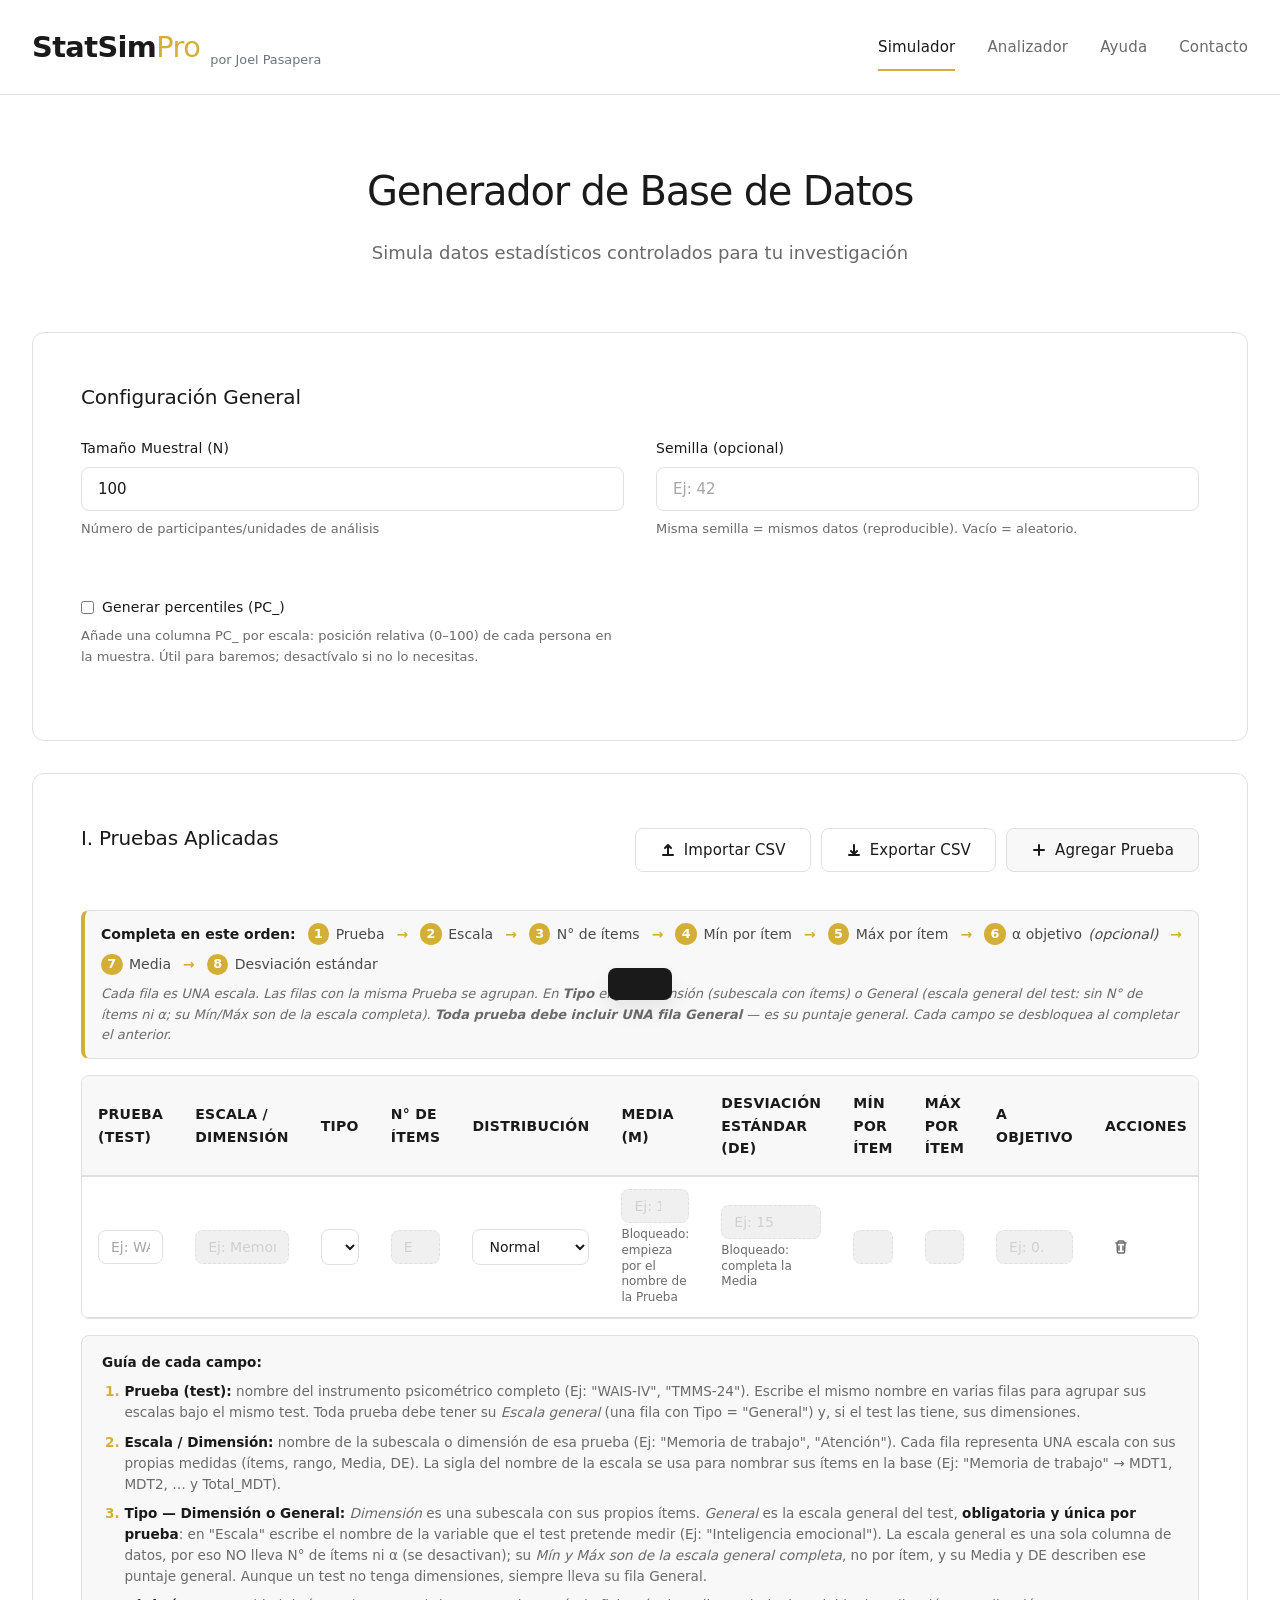
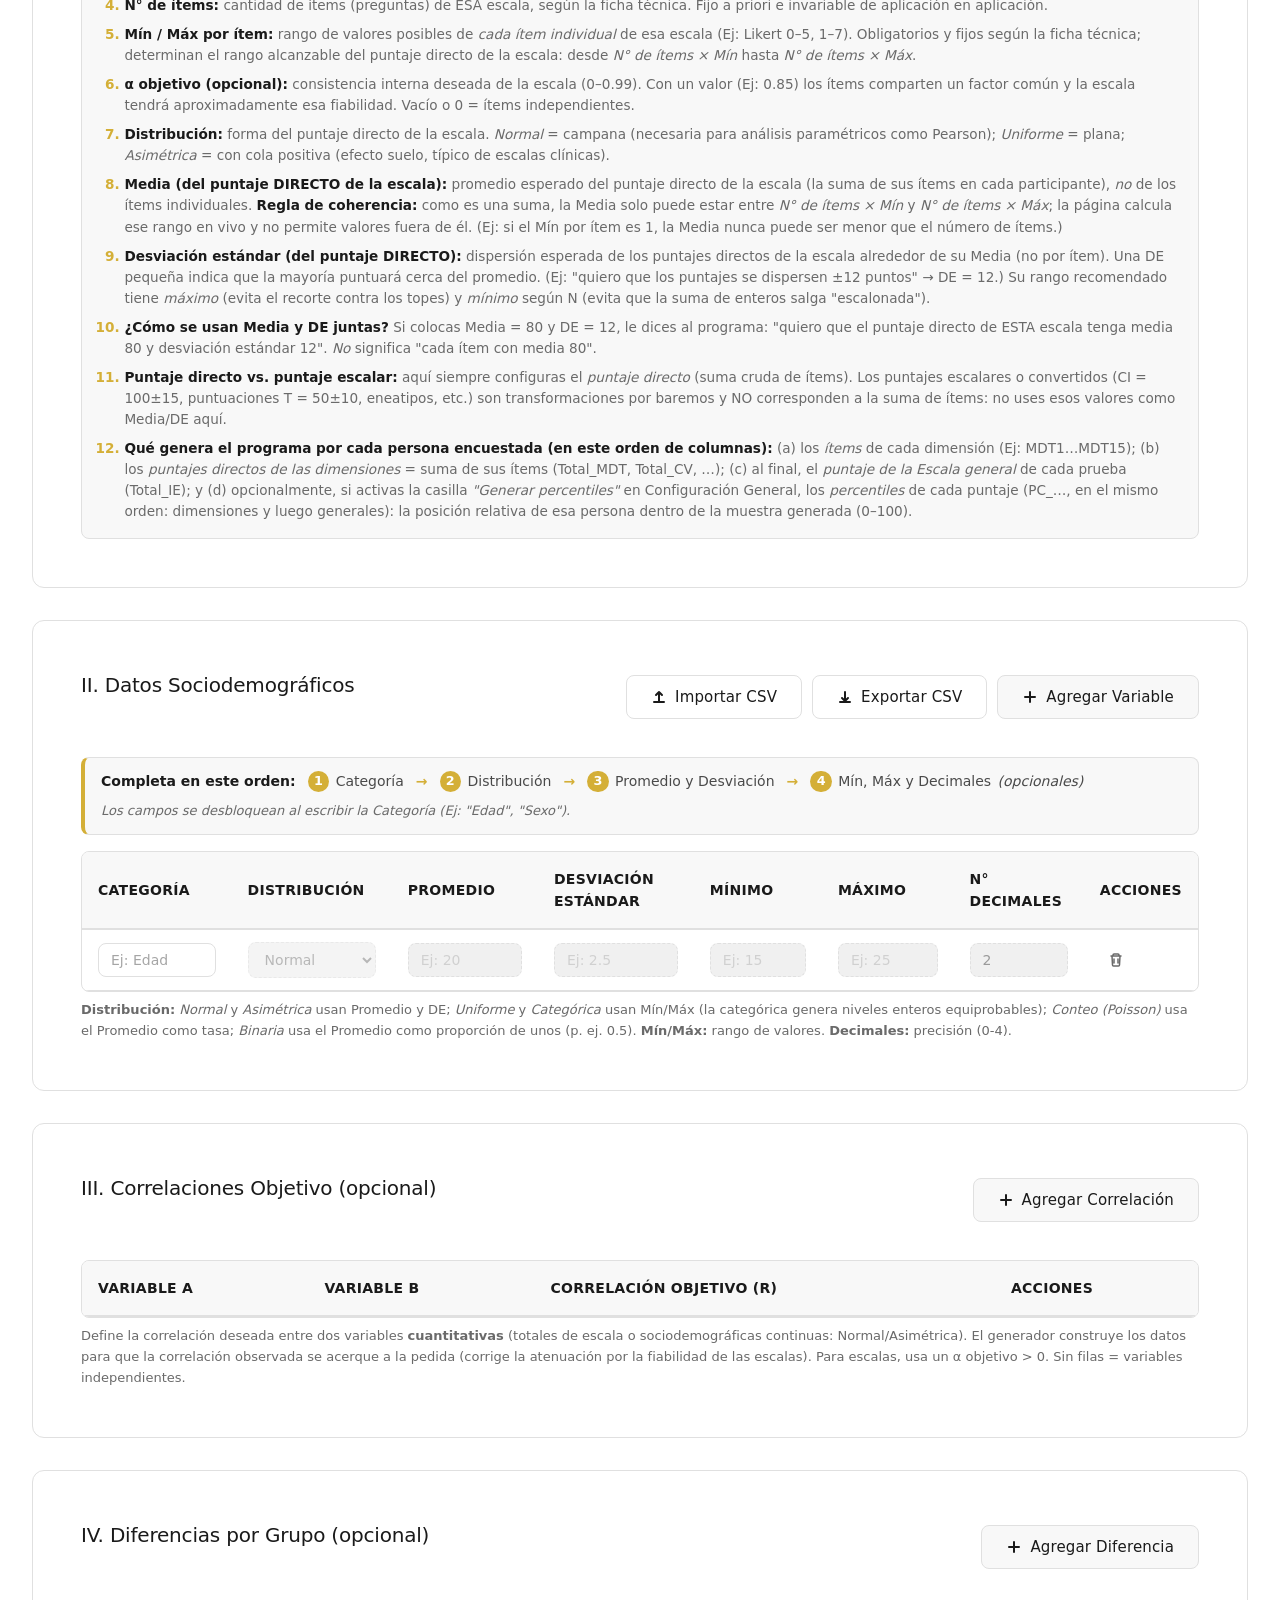
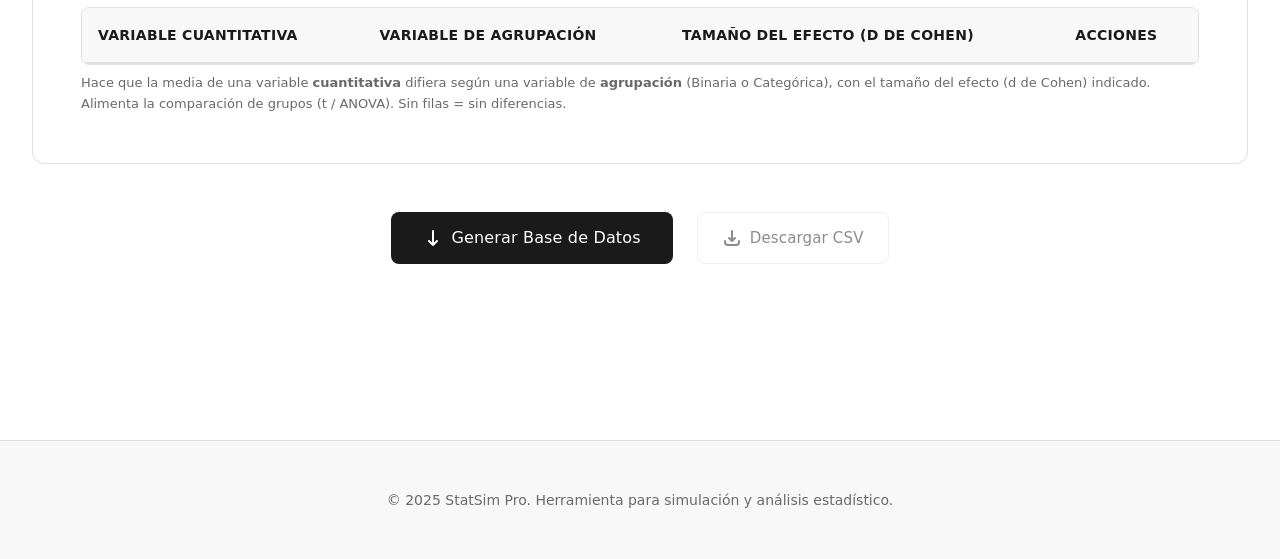
==== index.html @ d8864688 "Add comment for label editor visibility Added a comment for the label editor visibility based on ext" ====
<!DOCTYPE html>
<html lang="es">

<head>
    <meta charset="UTF-8">
    <meta name="viewport" content="width=device-width, initial-scale=1.0">
    <title>StatSim Pro - Simulador y Analizador Estadístico</title>
    <link rel="stylesheet" href="styles.css">
    <style>
        .chart-grid {
            display: grid;
            /* min(450px, 100%) permite que las columnas encojan por debajo de
               450px en pantallas estrechas en lugar de desbordar. */
            grid-template-columns: repeat(auto-fit, minmax(min(450px, 100%), 1fr));
            gap: 20px;
            margin-top: 20px;
        }

        .chart-container {
            background: white;
            border-radius: 8px;
            padding: 20px;
            box-shadow: 0 2px 10px rgba(0, 0, 0, 0.1);
            margin-bottom: 20px;
        }

        .chart-title {
            font-size: 18px;
            font-weight: 600;
            margin-bottom: 15px;
            color: #333;
        }

        .chart-wrapper {
            width: 100%;
            height: 320px;
            display: flex;
            justify-content: center;
            align-items: center;
        }

        /* Ocultar gráficos inicialmente */
        .chart-grid {
            display: none;
        }

        /* Mostrar gráficos cuando hay datos */
        .chart-grid.show {
            display: grid;
        }

        /* Los gráficos SVG tienen tamaño fijo; en pantallas estrechas se
           escalan proporcionalmente para no desbordar su contenedor. */
        #contenedorGraficos svg,
        #graficoDispersion svg,
        #qqVariable1 svg,
        #qqVariable2 svg,
        #cajaGrupos svg {
            max-width: 100%;
            height: auto;
        }
    </style>
    <link rel="icon" type="image/svg+xml" href="favicon.svg">
</head>

<body>
    <!-- Header -->
    <header class="header">
        <div class="container">
            <div class="header-content">
                <div class="logo-group">
                    <h1 class="logo">StatSim<span class="accent">Pro</span></h1>
                    <span class="author-signature">por Joel Pasapera</span>
                </div>
                <nav class="nav">
                    <a href="#simulador" class="nav-link active" aria-current="page">Simulador</a>
                    <a href="#analizador" class="nav-link">Analizador</a>
                    <a href="#ayuda" class="nav-link">Ayuda</a>
                    <a href="#contacto" class="nav-link">Contacto</a>
                </nav>
            </div>
        </div>
    </header>

    <!-- Main Container -->
    <main class="main">
        <!-- Sección Simulador -->
        <section id="simulador" class="section active">
            <div class="container">
                <div class="section-header">
                    <h2 class="section-title">Generador de Base de Datos</h2>
                    <p class="section-subtitle">Simula datos estadísticos controlados para tu investigación</p>
                </div>

                <!-- Configuración General -->
                <div class="card">
                    <h3 class="card-title">Configuración General</h3>
                    <div class="form-row">
                        <div class="form-group">
                            <label for="tamanoMuestra">Tamaño Muestral (N)</label>
                            <input type="number" id="tamanoMuestra" class="input" min="2" max="100000" value="100" placeholder="Ej: 100">
                            <span class="help-text">Número de participantes/unidades de análisis</span>
                        </div>
                        <div class="form-group">
                            <label for="semilla">Semilla (opcional)</label>
                            <input type="number" id="semilla" class="input" step="1" placeholder="Ej: 42">
                            <span class="help-text">Misma semilla = mismos datos (reproducible). Vacío = aleatorio.</span>
                        </div>
                        <div class="form-group">
                            <label for="generarPercentiles" style="display: flex; align-items: center; gap: 0.5rem; cursor: pointer;">
                                <input type="checkbox" id="generarPercentiles" style="width: auto; margin: 0;">
                                Generar percentiles (PC_)
                            </label>
                            <span class="help-text">Añade una columna PC_ por escala: posición relativa (0–100) de cada persona en la muestra. Útil para baremos; desactívalo si no lo necesitas.</span>
                        </div>
                    </div>
                </div>

                <!-- Tabla I: Pruebas Aplicadas -->
                <div class="card">
                    <div class="card-header">
                        <h3 class="card-title">I. Pruebas Aplicadas</h3>
                        <div style="display: flex; gap: 10px;">
                            <button id="btnImportarPruebas" class="btn btn-outline"
                                title="Importar configuración desde CSV">
                                <svg aria-hidden="true" focusable="false" width="16" height="16" viewBox="0 0 16 16" fill="none">
                                    <path d="M8 12V3M8 3L5 6M8 3L11 6M3 13H13" stroke="currentColor" stroke-width="2"
                                        stroke-linecap="round" stroke-linejoin="round" />
                                </svg>
                                Importar CSV
                            </button>
                            <button id="btnExportarPruebas" class="btn btn-outline"
                                title="Exportar configuración a CSV">
                                <svg aria-hidden="true" focusable="false" width="16" height="16" viewBox="0 0 16 16" fill="none">
                                    <path d="M8 3V12M8 12L5 9M8 12L11 9M3 13H13" stroke="currentColor" stroke-width="2"
                                        stroke-linecap="round" stroke-linejoin="round" />
                                </svg>
                                Exportar CSV
                            </button>
                            <button id="btnAgregarPrueba" class="btn btn-secondary">
                                <svg aria-hidden="true" focusable="false" width="16" height="16" viewBox="0 0 16 16" fill="none">
                                    <path d="M8 3V13M3 8H13" stroke="currentColor" stroke-width="2"
                                        stroke-linecap="round" />
                                </svg>
                                Agregar Prueba
                            </button>
                        </div>
                    </div>

                    <div class="orden-guia" role="note" aria-label="Orden para completar los datos">
                        <span class="orden-guia-titulo">Completa en este orden:</span>
                        <span class="orden-paso"><span class="orden-num">1</span> Prueba</span>
                        <span class="orden-flecha" aria-hidden="true">→</span>
                        <span class="orden-paso"><span class="orden-num">2</span> Escala</span>
                        <span class="orden-flecha" aria-hidden="true">→</span>
                        <span class="orden-paso"><span class="orden-num">3</span> N° de ítems</span>
                        <span class="orden-flecha" aria-hidden="true">→</span>
                        <span class="orden-paso"><span class="orden-num">4</span> Mín por ítem</span>
                        <span class="orden-flecha" aria-hidden="true">→</span>
                        <span class="orden-paso"><span class="orden-num">5</span> Máx por ítem</span>
                        <span class="orden-flecha" aria-hidden="true">→</span>
                        <span class="orden-paso"><span class="orden-num">6</span> α objetivo <em>(opcional)</em></span>
                        <span class="orden-flecha" aria-hidden="true">→</span>
                        <span class="orden-paso"><span class="orden-num">7</span> Media</span>
                        <span class="orden-flecha" aria-hidden="true">→</span>
                        <span class="orden-paso"><span class="orden-num">8</span> Desviación estándar</span>
                        <span class="orden-nota">Cada fila es UNA escala. Las filas con la misma Prueba se agrupan. En <strong>Tipo</strong> elige
                            <em>Dimensión</em> (subescala con ítems) o <em>General</em> (escala general del test: sin N° de ítems ni α; su Mín/Máx
                            son de la escala completa). <strong>Toda prueba debe incluir UNA fila General</strong> — es su puntaje general.
                            Cada campo se desbloquea al completar el anterior.</span>
                    </div>
                    <datalist id="listaPruebas"></datalist>

                    <div class="table-container">
                        <table class="table" id="tablaPruebas">
                            <thead>
                                <tr>
                                    <th>Prueba (test)</th>
                                    <th>Escala / Dimensión</th>
                                    <th>Tipo</th>
                                    <th>N° de Ítems</th>
                                    <th>Distribución</th>
                                    <th>Media (M)</th>
                                    <th>Desviación Estándar (DE)</th>
                                    <th>Mín por Ítem</th>
                                    <th>Máx por Ítem</th>
                                    <th>α objetivo</th>
                                    <th>Acciones</th>
                                </tr>
                            </thead>
                            <tbody id="bodyPruebas">
                                <!-- Fila inicial -->
                                <tr class="fila-prueba">
                                    <td>
                                        <input type="text" class="input input-sm" placeholder="Ej: WAIS-IV"
                                            maxlength="100" aria-label="Nombre de la prueba" list="listaPruebas">
                                    </td>
                                    <td>
                                        <input type="text" class="input input-sm" placeholder="Ej: Memoria de trabajo"
                                            maxlength="100" aria-label="Nombre de la escala" disabled>
                                    </td>
                                    <td>
                                        <select class="input input-sm" aria-label="Tipo de escala">
                                            <option value="dimension">Dimensión</option>
                                            <option value="general">General</option>
                                        </select>
                                    </td>
                                    <td>
                                        <input type="number" class="input input-sm" placeholder="Ej: 60" min="1" aria-label="Número de ítems" disabled>
                                    </td>
                                    <td>
                                        <select class="input input-sm" aria-label="Distribución">
                                            <option value="normal">Normal</option>
                                            <option value="uniforme">Uniforme</option>
                                            <option value="asimetrica">Asimétrica</option>
                                        </select>
                                    </td>
                                    <td>
                                        <input type="number" class="input input-sm" placeholder="Ej: 100" step="0.01" aria-label="Media (M)" disabled>
                                    </td>
                                    <td>
                                        <input type="number" class="input input-sm" placeholder="Ej: 15" step="0.01"
                                            min="0.01" aria-label="Desviación estándar (DE)" disabled>
                                    </td>
                                    <td>
                                        <input type="number" class="input input-sm" placeholder="Ej: 0" step="1" aria-label="Mínimo por ítem" disabled>
                                    </td>
                                    <td>
                                        <input type="number" class="input input-sm" placeholder="Ej: 5" step="1" aria-label="Máximo por ítem" disabled>
                                    </td>
                                    <td>
                                        <input type="number" class="input input-sm" placeholder="Ej: 0.85" step="0.01" min="0" max="0.99" aria-label="Alfa de Cronbach objetivo" disabled>
                                    </td>
                                    <td>
                                        <button type="button" class="btn-icon btn-delete" title="Eliminar" aria-label="Eliminar fila">
                                            <svg aria-hidden="true" focusable="false" width="16" height="16" viewBox="0 0 16 16" fill="none">
                                                <path
                                                    d="M3 4H13M5 4V3C5 2.44772 5.44772 2 6 2H10C10.5523 2 11 2.44772 11 3V4M6 7V11M10 7V11M4 4H12L11.5 13C11.5 13.5523 11.0523 14 10.5 14H5.5C4.94772 14 4.5 13.5523 4.5 13L4 4Z"
                                                    stroke="currentColor" stroke-width="1.5" stroke-linecap="round" />
                                            </svg>
                                        </button>
                                    </td>
                                </tr>
                            </tbody>
                        </table>
                    </div>
                    <div class="leyenda-pruebas">
                        <p class="leyenda-titulo">Guía de cada campo:</p>
                        <ol>
                            <li>
                                <strong>Prueba (test):</strong> nombre del instrumento psicométrico completo
                                (Ej: "WAIS-IV", "TMMS-24"). Escribe el mismo nombre en varias filas para agrupar sus
                                escalas bajo el mismo test. Toda prueba debe tener su <em>Escala general</em> (una fila
                                con Tipo = "General") y, si el test las tiene, sus dimensiones.
                            </li>
                            <li>
                                <strong>Escala / Dimensión:</strong> nombre de la subescala o dimensión de esa prueba
                                (Ej: "Memoria de trabajo", "Atención"). Cada fila representa UNA escala con sus propias
                                medidas (ítems, rango, Media, DE). La sigla del nombre de la escala se usa para nombrar
                                sus ítems en la base (Ej: "Memoria de trabajo" → MDT1, MDT2, … y Total_MDT).
                            </li>
                            <li>
                                <strong>Tipo — Dimensión o General:</strong> <em>Dimensión</em> es una subescala con sus
                                propios ítems. <em>General</em> es la escala general del test, <strong>obligatoria y
                                única por prueba</strong>: en "Escala" escribe el nombre de la variable que el test
                                pretende medir (Ej: "Inteligencia emocional"). La escala general es una sola columna de
                                datos, por eso NO lleva N° de ítems ni α (se desactivan); su <em>Mín y Máx son de la
                                escala general completa</em>, no por ítem, y su Media y DE describen ese puntaje
                                general. Aunque un test no tenga dimensiones, siempre lleva su fila General.
                            </li>
                            <li>
                                <strong>N° de ítems:</strong> cantidad de ítems (preguntas) de ESA escala, según la
                                ficha técnica. Fijo a priori e invariable de aplicación en aplicación.
                            </li>
                            <li>
                                <strong>Mín / Máx por ítem:</strong> rango de valores posibles de <em>cada ítem
                                individual</em> de esa escala (Ej: Likert 0–5, 1–7). Obligatorios y fijos según la ficha
                                técnica; determinan el rango alcanzable del puntaje directo de la escala: desde
                                <em>N° de ítems × Mín</em> hasta <em>N° de ítems × Máx</em>.
                            </li>
                            <li>
                                <strong>α objetivo (opcional):</strong> consistencia interna deseada de la escala
                                (0–0.99). Con un valor (Ej: 0.85) los ítems comparten un factor común y la escala tendrá
                                aproximadamente esa fiabilidad. Vacío o 0 = ítems independientes.
                            </li>
                            <li>
                                <strong>Distribución:</strong> forma del puntaje directo de la escala. <em>Normal</em> =
                                campana (necesaria para análisis paramétricos como Pearson); <em>Uniforme</em> = plana;
                                <em>Asimétrica</em> = con cola positiva (efecto suelo, típico de escalas clínicas).
                            </li>
                            <li>
                                <strong>Media (del puntaje DIRECTO de la escala):</strong> promedio esperado del puntaje
                                directo de la escala (la suma de sus ítems en cada participante), <em>no</em> de los
                                ítems individuales. <strong>Regla de coherencia:</strong> como es una suma, la Media solo
                                puede estar entre <em>N° de ítems × Mín</em> y <em>N° de ítems × Máx</em>; la página
                                calcula ese rango en vivo y no permite valores fuera de él. (Ej: si el Mín por ítem es 1,
                                la Media nunca puede ser menor que el número de ítems.)
                            </li>
                            <li>
                                <strong>Desviación estándar (del puntaje DIRECTO):</strong> dispersión esperada de los
                                puntajes directos de la escala alrededor de su Media (no por ítem). Una DE pequeña indica
                                que la mayoría puntuará cerca del promedio. (Ej: "quiero que los puntajes se dispersen
                                ±12 puntos" → DE = 12.) Su rango recomendado tiene <em>máximo</em> (evita el recorte
                                contra los topes) y <em>mínimo</em> según N (evita que la suma de enteros salga
                                "escalonada").
                            </li>
                            <li>
                                <strong>¿Cómo se usan Media y DE juntas?</strong> Si colocas Media = 80 y DE = 12, le
                                dices al programa: "quiero que el puntaje directo de ESTA escala tenga media 80 y
                                desviación estándar 12". <em>No</em> significa "cada ítem con media 80".
                            </li>
                            <li>
                                <strong>Puntaje directo vs. puntaje escalar:</strong> aquí siempre configuras el
                                <em>puntaje directo</em> (suma cruda de ítems). Los puntajes escalares o convertidos
                                (CI = 100±15, puntuaciones T = 50±10, eneatipos, etc.) son transformaciones por baremos
                                y NO corresponden a la suma de ítems: no uses esos valores como Media/DE aquí.
                            </li>
                            <li>
                                <strong>Qué genera el programa por cada persona encuestada (en este orden de
                                columnas):</strong>
                                (a) los <em>ítems</em> de cada dimensión (Ej: MDT1…MDT15);
                                (b) los <em>puntajes directos de las dimensiones</em> = suma de sus ítems (Total_MDT,
                                Total_CV, …);
                                (c) al final, el <em>puntaje de la Escala general</em> de cada prueba (Total_IE);
                                y (d) opcionalmente, si activas la casilla <em>"Generar percentiles"</em> en
                                Configuración General, los <em>percentiles</em> de cada puntaje (PC_…, en el mismo
                                orden: dimensiones y luego generales): la posición relativa de esa persona dentro de la
                                muestra generada (0–100).
                            </li>
                        </ol>
                    </div>
                </div>

                <!-- Tabla II: Datos Sociodemográficos -->
                <div class="card">
                    <div class="card-header">
                        <h3 class="card-title">II. Datos Sociodemográficos</h3>
                        <div style="display: flex; gap: 10px;">
                            <button id="btnImportarSocio" class="btn btn-outline"
                                title="Importar configuración desde CSV">
                                <svg aria-hidden="true" focusable="false" width="16" height="16" viewBox="0 0 16 16" fill="none">
                                    <path d="M8 12V3M8 3L5 6M8 3L11 6M3 13H13" stroke="currentColor" stroke-width="2"
                                        stroke-linecap="round" stroke-linejoin="round" />
                                </svg>
                                Importar CSV
                            </button>
                            <button id="btnExportarSocio" class="btn btn-outline" title="Exportar configuración a CSV">
                                <svg aria-hidden="true" focusable="false" width="16" height="16" viewBox="0 0 16 16" fill="none">
                                    <path d="M8 3V12M8 12L5 9M8 12L11 9M3 13H13" stroke="currentColor" stroke-width="2"
                                        stroke-linecap="round" stroke-linejoin="round" />
                                </svg>
                                Exportar CSV
                            </button>
                            <button id="btnAgregarSocio" class="btn btn-secondary">
                                <svg aria-hidden="true" focusable="false" width="16" height="16" viewBox="0 0 16 16" fill="none">
                                    <path d="M8 3V13M3 8H13" stroke="currentColor" stroke-width="2"
                                        stroke-linecap="round" />
                                </svg>
                                Agregar Variable
                            </button>
                        </div>
                    </div>

                    <div class="orden-guia" role="note" aria-label="Orden para completar los datos sociodemográficos">
                        <span class="orden-guia-titulo">Completa en este orden:</span>
                        <span class="orden-paso"><span class="orden-num">1</span> Categoría</span>
                        <span class="orden-flecha" aria-hidden="true">→</span>
                        <span class="orden-paso"><span class="orden-num">2</span> Distribución</span>
                        <span class="orden-flecha" aria-hidden="true">→</span>
                        <span class="orden-paso"><span class="orden-num">3</span> Promedio y Desviación</span>
                        <span class="orden-flecha" aria-hidden="true">→</span>
                        <span class="orden-paso"><span class="orden-num">4</span> Mín, Máx y Decimales <em>(opcionales)</em></span>
                        <span class="orden-nota">Los campos se desbloquean al escribir la Categoría (Ej: "Edad", "Sexo").</span>
                    </div>

                    <div class="table-container">
                        <table class="table" id="tablaSocio">
                            <thead>
                                <tr>
                                    <th>Categoría</th>
                                    <th>Distribución</th>
                                    <th>Promedio</th>
                                    <th>Desviación Estándar</th>
                                    <th>Mínimo</th>
                                    <th>Máximo</th>
                                    <th>N° Decimales</th>
                                    <th>Acciones</th>
                                </tr>
                            </thead>
                            <tbody id="bodySocio">
                                <!-- Fila inicial -->
                                <tr class="fila-socio">
                                    <td>
                                        <input type="text" class="input input-sm" placeholder="Ej: Edad" aria-label="Categoría">
                                    </td>
                                    <td>
                                        <select class="input input-sm" aria-label="Distribución">
                                            <option value="normal">Normal</option>
                                            <option value="uniforme">Uniforme</option>
                                            <option value="asimetrica">Asimétrica</option>
                                            <option value="conteo">Conteo (Poisson)</option>
                                            <option value="binaria">Binaria (0/1)</option>
                                            <option value="categorica">Categórica</option>
                                        </select>
                                    </td>
                                    <td>
                                        <input type="number" class="input input-sm" placeholder="Ej: 20" step="0.01" aria-label="Promedio">
                                    </td>
                                    <td>
                                        <input type="number" class="input input-sm" placeholder="Ej: 2.5" step="0.01"
                                            min="0.01" aria-label="Desviación estándar">
                                    </td>
                                    <td>
                                        <input type="number" class="input input-sm" placeholder="Ej: 15" step="0.01" aria-label="Mínimo">
                                    </td>
                                    <td>
                                        <input type="number" class="input input-sm" placeholder="Ej: 25" step="0.01" aria-label="Máximo">
                                    </td>
                                    <td>
                                        <input type="number" class="input input-sm" placeholder="Ej: 2" min="0" max="4"
                                            value="2" aria-label="Número de decimales">
                                    </td>
                                    <td>
                                        <button type="button" class="btn-icon btn-delete" title="Eliminar" aria-label="Eliminar fila">
                                            <svg aria-hidden="true" focusable="false" width="16" height="16" viewBox="0 0 16 16" fill="none">
                                                <path
                                                    d="M3 4H13M5 4V3C5 2.44772 5.44772 2 6 2H10C10.5523 2 11 2.44772 11 3V4M6 7V11M10 7V11M4 4H12L11.5 13C11.5 13.5523 11.0523 14 10.5 14H5.5C4.94772 14 4.5 13.5523 4.5 13L4 4Z"
                                                    stroke="currentColor" stroke-width="1.5" stroke-linecap="round" />
                                            </svg>
                                        </button>
                                    </td>
                                </tr>
                            </tbody>
                        </table>
                    </div>
                    <p class="help-text" style="margin-top: 0.5rem;">
                        <strong>Distribución:</strong> <em>Normal</em> y <em>Asimétrica</em> usan Promedio y DE;
                        <em>Uniforme</em> y <em>Categórica</em> usan Mín/Máx (la categórica genera niveles enteros
                        equiprobables); <em>Conteo (Poisson)</em> usa el Promedio como tasa; <em>Binaria</em> usa el
                        Promedio como proporción de unos (p. ej. 0.5). <strong>Mín/Máx:</strong> rango de valores.
                        <strong>Decimales:</strong> precisión (0-4).
                    </p>
                </div>

                <!-- Tabla III: Correlaciones objetivo (opcional) -->
                <div class="card">
                    <div class="card-header">
                        <h3 class="card-title">III. Correlaciones Objetivo (opcional)</h3>
                        <button id="btnAgregarCorrelacion" type="button" class="btn btn-secondary">
                            <svg aria-hidden="true" focusable="false" width="16" height="16" viewBox="0 0 16 16" fill="none">
                                <path d="M8 3V13M3 8H13" stroke="currentColor" stroke-width="2" stroke-linecap="round" />
                            </svg>
                            Agregar Correlación
                        </button>
                    </div>
                    <div class="table-container">
                        <table class="table" id="tablaCorrelaciones">
                            <thead>
                                <tr>
                                    <th>Variable A</th>
                                    <th>Variable B</th>
                                    <th>Correlación objetivo (r)</th>
                                    <th>Acciones</th>
                                </tr>
                            </thead>
                            <tbody id="bodyCorrelaciones"></tbody>
                        </table>
                    </div>
                    <p class="help-text" style="margin-top: 0.5rem;">
                        Define la correlación deseada entre dos variables <strong>cuantitativas</strong> (totales de
                        escala o sociodemográficas continuas: Normal/Asimétrica). El generador construye los datos para
                        que la correlación observada se acerque a la pedida (corrige la atenuación por la fiabilidad de
                        las escalas). Para escalas, usa un α objetivo &gt; 0. Sin filas = variables independientes.
                    </p>
                </div>

                <!-- Tabla IV: Diferencias por grupo (opcional) -->
                <div class="card">
                    <div class="card-header">
                        <h3 class="card-title">IV. Diferencias por Grupo (opcional)</h3>
                        <button id="btnAgregarDiferencia" type="button" class="btn btn-secondary">
                            <svg aria-hidden="true" focusable="false" width="16" height="16" viewBox="0 0 16 16" fill="none">
                                <path d="M8 3V13M3 8H13" stroke="currentColor" stroke-width="2" stroke-linecap="round" />
                            </svg>
                            Agregar Diferencia
                        </button>
                    </div>
                    <div class="table-container">
                        <table class="table" id="tablaDiferencias">
                            <thead>
                                <tr>
                                    <th>Variable cuantitativa</th>
                                    <th>Variable de agrupación</th>
                                    <th>Tamaño del efecto (d de Cohen)</th>
                                    <th>Acciones</th>
                                </tr>
                            </thead>
                            <tbody id="bodyDiferencias"></tbody>
                        </table>
                    </div>
                    <p class="help-text" style="margin-top: 0.5rem;">
                        Hace que la media de una variable <strong>cuantitativa</strong> difiera según una variable de
                        <strong>agrupación</strong> (Binaria o Categórica), con el tamaño del efecto (d de Cohen)
                        indicado. Alimenta la comparación de grupos (t / ANOVA). Sin filas = sin diferencias.
                    </p>
                </div>

                <!-- Botones de Acción -->
                <div class="actions-bar">
                    <button id="btnGenerar" class="btn btn-primary btn-lg">
                        <svg aria-hidden="true" focusable="false" width="20" height="20" viewBox="0 0 20 20" fill="none">
                            <path d="M10 3V17M10 17L6 13M10 17L14 13" stroke="currentColor" stroke-width="2"
                                stroke-linecap="round" stroke-linejoin="round" />
                        </svg>
                        Generar Base de Datos
                    </button>
                    <button id="btnDescargarCSV" class="btn btn-outline" disabled>
                        <svg aria-hidden="true" focusable="false" width="20" height="20" viewBox="0 0 20 20" fill="none">
                            <path
                                d="M3 13L3 14C3 15.6569 4.34315 17 6 17L14 17C15.6569 17 17 15.6569 17 14L17 13M10 3L10 13M10 13L7 10M10 13L13 10"
                                stroke="currentColor" stroke-width="2" stroke-linecap="round" stroke-linejoin="round" />
                        </svg>
                        Descargar CSV
                    </button>
                </div>

                <!-- Preview de Datos Generados -->
                <div id="previewContainer" class="card" style="display: none;">
                    <h3 class="card-title">Vista Previa de Datos Generados</h3>
                    <div class="stats-grid">
                        <div class="stat-card">
                            <span class="stat-label">Participantes</span>
                            <span class="stat-value" id="statParticipantes">0</span>
                        </div>
                        <div class="stat-card">
                            <span class="stat-label">Variables</span>
                            <span class="stat-value" id="statVariables">0</span>
                        </div>
                        <div class="stat-card">
                            <span class="stat-label">Pruebas</span>
                            <span class="stat-value" id="statPruebas">0</span>
                        </div>
                    </div>
                    <div class="table-scroll">
                        <table class="table table-preview" id="tablaPreview">
                            <thead id="previewHead"></thead>
                            <tbody id="previewBody"></tbody>
                        </table>
                    </div>
                </div>
            </div>
        </section>

        <!-- Sección Analizador -->
        <section id="analizador" class="section">
            <div class="container">
                <div class="section-header">
                    <h2 class="section-title">Analizador Estadístico</h2>
                    <p class="section-subtitle">Análisis de normalidad y correlación al estilo SPSS</p>
                </div>

                <!-- Cargar Datos -->
                <div class="card">
                    <h3 class="card-title">Cargar Datos</h3>
                    <div class="upload-area">
                        <div class="upload-options">
                            <button id="btnUsarGenerados" class="btn btn-outline" disabled>
                                <svg aria-hidden="true" focusable="false" width="20" height="20" viewBox="0 0 20 20" fill="none">
                                    <path
                                        d="M9 3H6C4.89543 3 4 3.89543 4 5V15C4 16.1046 4.89543 17 6 17H14C15.1046 17 16 16.1046 16 15V8M9 3L16 10M9 3V8C9 9.10457 9.89543 10 11 10H16"
                                        stroke="currentColor" stroke-width="1.5" stroke-linecap="round"
                                        stroke-linejoin="round" />
                                </svg>
                                Usar Datos Generados
                            </button>
                            <span class="divider-text">o</span>
                            <label for="fileInput" class="btn btn-primary">
                                <svg aria-hidden="true" focusable="false" width="20" height="20" viewBox="0 0 20 20" fill="none">
                                    <path
                                        d="M10 13V3M10 3L7 6M10 3L13 6M3 13V14C3 15.6569 4.34315 17 6 17H14C15.6569 17 17 15.6569 17 14V13"
                                        stroke="currentColor" stroke-width="2" stroke-linecap="round"
                                        stroke-linejoin="round" />
                                </svg>
                                Subir Archivo CSV
                            </label>
                            <input type="file" id="fileInput" accept=".csv" style="display: none;">
                        </div>
                    </div>
                </div>


                <!-- Configuración de Investigación -->
                <div class="card">
                    <h3 class="card-title">1. Configuración de la Investigación</h3>
                    <div class="form-row">
                        <div class="form-group">
                            <label for="unidadAnalisis">Unidad de Análisis</label>
                            <input type="text" id="unidadAnalisis" class="input"
                                placeholder="Ej: adolescentes, estudiantes, adultos">
                            <span class="help-text">Población o grupo de estudio</span>
                        </div>
                        <div class="form-group">
                            <label for="lugarContexto">Lugar/Contexto</label>
                            <input type="text" id="lugarContexto" class="input"
                                placeholder="Ej: Lima Metropolitana, Región Cusco">
                            <span class="help-text">Ubicación geográfica o contexto del estudio</span>
                        </div>
                    </div>

                </div>

                <!-- Configuración de Dimensiones -->
                <div class="card">
                    <h3 class="card-title">2. Configuración de Dimensiones (Opcional)</h3>
                    <p class="help-text" style="margin-bottom: 1rem;">
                        <strong>Formato:</strong>
                        <code>NombreDimensión:Item1,Item2,Item3;OtraDimensión:Item4,Item5</code><br>
                        <strong>Ejemplo:</strong> <code>Atención:W1,W2,W3;Memoria:W4,W5,W6</code>
                    </p>
                    <div class="form-row">
                        <div class="form-group">
                            <label for="dimensionesVar1">Dimensiones Variable 1</label>
                            <input type="text" id="dimensionesVar1" class="input"
                                placeholder="Ej: Dim1:Item1,Item2;Dim2:Item3,Item4">
                        </div>
                        <div class="form-group">
                            <label for="dimensionesVar2">Dimensiones Variable 2</label>
                            <input type="text" id="dimensionesVar2" class="input"
                                placeholder="Ej: Dim1:Item1,Item2;Dim2:Item3,Item4">
                        </div>
                    </div>

                </div>

                <!-- Datos Cargados -->
                <div id="datosContainer" class="card" style="display: none;">
                    <h3 class="card-title">Datos Cargados</h3>
                    <div class="stats-grid">
                        <div class="stat-card">
                            <span class="stat-label">N</span>
                            <span class="stat-value" id="analisisN">0</span>
                        </div>
                        <div class="stat-card">
                            <span class="stat-label">Variables</span>
                            <span class="stat-value" id="analisisVars">0</span>
                        </div>
                    </div>
                    <div class="table-scroll">
                        <table class="table table-preview" id="tablaDatosAnalisis">
                            <thead id="analisisHead"></thead>
                            <tbody id="analisisBody"></tbody>
                        </table>
                    </div>
                    <p class="help-text" style="margin-top: 0.5rem;">
                        <strong>Aclaración:</strong> Verifique que todos los ítems inversos hayan sido recodificados a
                        puntaje directo. Para aclarar, un ítem directo es aquel cuyo puntaje más elevado contribuye a
                        una mayor presencia o nivel de la variable. Por el contrario, un ítem inverso es aquel cuyo
                        puntaje más alto contribuye a una menor presencia o nivel de la variable. La inclusión de ítems
                        inversos es una estrategia de diseño deliberada para controlar sesgos de respuesta
                    </p>
                </div>

                <!-- Agregar dentro de la sección analizador, después del título principal -->
                <div class="chart-grid" id="contenedorGraficos">
                    <div class="chart-container">
                        <h3 class="chart-title">Distribución Normal</h3>
                        <div id="distribucion-gaussiana" class="chart-wrapper"></div>
                    </div>

                    <div class="chart-container">
                        <h3 class="chart-title">Matriz de Correlación</h3>
                        <div id="matriz-correlacion" class="chart-wrapper"></div>
                    </div>

                    <div class="chart-container">
                        <h3 class="chart-title">Diagrama de Caja</h3>
                        <div id="diagrama-caja" class="chart-wrapper"></div>
                    </div>

                    <div class="chart-container">
                        <h3 class="chart-title">Distribución por Violín</h3>
                        <div id="diagrama-violin" class="chart-wrapper"></div>
                    </div>
                </div>

                <!-- Selección de Variables -->
                <!-- Editor de etiquetas: solo visible al cargar una base EXTERNA -->
                <div id="editorEtiquetas" style="display: none;"></div>

                <div id="seleccionContainer" class="card" style="display: none;">
                    <h3 class="card-title">Análisis Estadístico</h3>

                    <div class="form-group">
                        <label id="labelTipoAnalisis">Tipo de análisis</label>
                        <div class="radio-group" role="radiogroup" aria-labelledby="labelTipoAnalisis">
                            <label class="radio-label">
                                <input type="radio" name="tipoAnalisis" value="correlacion" checked>
                                <span>Correlación (dos variables cuantitativas)</span>
                            </label>
                            <label class="radio-label">
                                <input type="radio" name="tipoAnalisis" value="comparacion">
                                <span>Comparación de grupos</span>
                            </label>
                            <label class="radio-label">
                                <input type="radio" name="tipoAnalisis" value="asociacion">
                                <span>Asociación de dos variables categóricas (Chi²)</span>
                            </label>
                        </div>
                    </div>

                    <div class="form-row">
                        <div class="form-group">
                            <label for="variable1" id="labelVariable1">Variable 1</label>
                            <select id="variable1" class="input">
                                <option value="">Seleccionar variable...</option>
                            </select>
                        </div>
                        <div class="form-group">
                            <label for="variable2" id="labelVariable2">Variable 2</label>
                            <select id="variable2" class="input">
                                <option value="">Seleccionar variable...</option>
                            </select>
                        </div>
                    </div>

                    <div class="form-group">
                        <label id="labelTipoPrueba">Tipo de Prueba</label>
                        <div class="radio-group" role="radiogroup" aria-labelledby="labelTipoPrueba">
                            <label class="radio-label">
                                <input type="radio" name="tipoPrueba" value="bilateral" checked>
                                <span>Bilateral (2 colas)</span>
                            </label>
                            <label class="radio-label">
                                <input type="radio" name="tipoPrueba" value="unilateral">
                                <span>Unilateral (1 cola)</span>
                            </label>
                        </div>
                    </div>

                    <button id="btnAnalizar" class="btn btn-primary btn-lg">
                        <svg aria-hidden="true" focusable="false" width="20" height="20" viewBox="0 0 20 20" fill="none">
                            <circle cx="8" cy="8" r="5" stroke="currentColor" stroke-width="2" />
                            <path d="M12 12L17 17" stroke="currentColor" stroke-width="2" stroke-linecap="round" />
                        </svg>
                        Ejecutar Análisis
                    </button>
                </div>

                <!-- Contenedores vacíos - el JS llenará todo -->

                <!-- Marco Metodológico -->
                <div id="marcoMetodologicoContainer" style="display: none;"></div>

                <!-- Estadísticos descriptivos -->
                <div id="resultadosDescriptivas" style="display: none;"></div>

                <!-- Análisis de fiabilidad (alfa de Cronbach) -->
                <div id="resultadosFiabilidad" style="display: none;"></div>

                <!-- Pruebas de normalidad -->
                <div id="pruebasNormalidadContainer" style="display: none;"></div>

                <!-- Resultados de análisis -->
                <div id="resultadosCorrelacion" style="display: none;"></div>
                <div id="resultadosRegresion" style="display: none;"></div>
                <div id="resultadosDispersion" style="display: none;"></div>
                <div id="resultadosDecision" style="display: none;"></div>
                <div id="resultadosReporteAPA" style="display: none;"></div>
                <div id="resultadosDimensiones" style="display: none;"></div>
                <div id="resultadosDiscusion" style="display: none;"></div>

                <!-- Resultados de comparación de grupos -->
                <div id="resultadosComparacion" style="display: none;"></div>

                <!-- Resultados de chi-cuadrado de independencia -->
                <div id="resultadosChiCuadrado" style="display: none;"></div>

                <!-- Botón Descargar Resultados -->
                <button id="btnDescargarResultados" class="btn btn-outline">
                    <svg aria-hidden="true" focusable="false" width="20" height="20" viewBox="0 0 20 20" fill="none">
                        <path
                            d="M3 13L3 14C3 15.6569 4.34315 17 6 17L14 17C15.6569 17 17 15.6569 17 14L17 13M10 3L10 13M10 13L7 10M10 13L13 10"
                            stroke="currentColor" stroke-width="2" stroke-linecap="round" stroke-linejoin="round" />
                    </svg>
                    Descargar Resultados
                </button>

                <!-- Sección de referencias bibliográficas: citar a sampieri por ejemplo  -->
                <div id="resultadosContainer" class="card" style="display: none;">
                    <h3 class="card-title">Referencias bibliográficas</h3>

                </div>
            </div>
        </section>

        <!-- Sección Ayuda -->
        <section id="ayuda" class="section">
            <div class="container">
                <div class="section-header">
                    <h2 class="section-title">Ayuda y Documentación</h2>
                    <p class="section-subtitle">Guía de uso de StatSim Pro</p>
                </div>

                <div class="help-grid">
                    <div class="help-card">
                        <h3>Simulador de Datos</h3>
                        <p>Genera bases de datos estadísticos controlados siguiendo parámetros de media y desviación
                            estándar.</p>
                    </div>
                    <div class="help-card">
                        <h3>Análisis Estadístico</h3>
                        <p>Realiza pruebas de normalidad y correlación automáticamente siguiendo las reglas estadísticas
                            apropiadas.</p>
                    </div>
                    <div class="help-card">
                        <h3>Exportación</h3>
                        <p>Descarga tus datos en formato CSV y resultados en formato de texto para usar en tu
                            investigación.</p>
                    </div>
                </div>
            </div>
        </section>
    </main>

    <!-- Sección Contacto -->
    <section id="contacto" class="section">
        <div class="container">
            <div class="section-header">
                <h2 class="section-title">Contacto y Redes Sociales</h2>
                <p class="section-subtitle">Conéctate conmigo y sigue mi trabajo</p>
            </div>

            <div class="contact-grid">

                <a href="https://www.facebook.com/joel.pasaperapinto.1" target="_blank" class="contact-card">
                    <svg aria-hidden="true" focusable="false" viewBox="0 0 24 24" fill="none" stroke="currentColor" stroke-width="2" stroke-linecap="round"
                        stroke-linejoin="round" class="icon">
                        <path d="M18 2h-3a5 5 0 0 0-5 5v3H7v4h3v8h4v-8h3l1-4h-4V7a1 1 0 0 1 1-1h3z"></path>
                    </svg>
                    <h3>Facebook</h3>
                    <p>Sígueme para novedades y artículos.</p>
                </a>

                <a href="https://www.instagram.com/joel.pasapera/" target="_blank" class="contact-card">
                    <svg aria-hidden="true" focusable="false" viewBox="0 0 24 24" fill="none" stroke="currentColor" stroke-width="2" stroke-linecap="round"
                        stroke-linejoin="round" class="icon">
                        <rect x="2" y="2" width="20" height="20" rx="5" ry="5"></rect>
                        <path d="M16 11.37A4 4 0 1 1 12.63 8 4 4 0 0 1 16 11.37z"></path>
                        <line x1="17.5" y1="6.5" x2="17.51" y2="6.5"></line>
                    </svg>
                    <h3>Instagram</h3>
                    <p>Contenido diario y un vistazo a mi vida profesional.</p>
                </a>

                <a href="https://www.youtube.com/@JoelPasapera" target="_blank" class="contact-card">
                    <svg aria-hidden="true" focusable="false" viewBox="0 0 24 24" fill="none" stroke="currentColor" stroke-width="2" stroke-linecap="round"
                        stroke-linejoin="round" class="icon">
                        <path
                            d="M22.54 6.42a2.78 2.78 0 0 0-1.94-2A54.48 54.48 0 0 0 12 5a54.48 54.48 0 0 0-8.6.42 2.78 2.78 0 0 0-1.94 2A29 29 0 0 0 2 12a29 29 0 0 0 .5 5.58 2.78 2.78 0 0 0 1.94 2 54.48 54.48 0 0 0 8.6.42 54.48 54.48 0 0 0 8.6-.42 2.78 2.78 0 0 0 1.94-2A29 29 0 0 0 22 12a29 29 0 0 0-.46-5.58z">
                        </path>
                        <polygon points="10 15 15 12 10 9 10 15"></polygon>
                    </svg>
                    <h3>YouTube</h3>
                    <p>Tutoriales de programación y análisis de datos en video.</p>
                </a>

                <a href="https://github.com/JoelPasapera" target="_blank" class="contact-card">
                    <svg aria-hidden="true" focusable="false" viewBox="0 0 24 24" fill="none" stroke="currentColor" stroke-width="2" stroke-linecap="round"
                        stroke-linejoin="round" class="icon">
                        <path
                            d="M9 19c-5 1.5-5-2.5-7-3m14 6v-3.87a3.37 3.37 0 0 0-.94-2.61c3.14-.35 6.44-1.54 6.44-7A5.44 5.44 0 0 0 20 4.77 5.07 5.07 0 0 0 19.91 3 5.07 5.07 0 0 0 18 3.5c-1.8 0-3.37 1.25-4.13 3.19A10.86 10.86 0 0 0 12 7c-4.37 0-6.15-2.23-7-3.19A5.07 5.07 0 0 0 3 3.5c-.77 0-1.55.51-1.74 1.27A5.44 5.44 0 0 0 2 10c0 4.41 3.3 5.61 6.44 7a3.37 3.37 0 0 0-.94 2.61V22">
                        </path>
                    </svg>
                    <h3>GitHub</h3>
                    <p>Revisa mis proyectos y contribuciones de código abierto.</p>
                </a>

                <a href="https://www.tiktok.com/@joelpasapera101" target="_blank" class="contact-card">
                    <svg aria-hidden="true" focusable="false" viewBox="0 0 24 24" fill="none" stroke="currentColor" stroke-width="2" stroke-linecap="round"
                        stroke-linejoin="round" class="icon">
                        <path d="M21 21h-3a1 1 0 0 1-1-1v-4a1 1 0 0 1 1-1h3a1 1 0 0 1 1 1v4a1 1 0 0 1-1 1z"></path>
                        <path d="M10 21h-3a1 1 0 0 1-1-1v-4a1 1 0 0 1 1-1h3a1 1 0 0 1 1 1v4a1 1 0 0 1-1 1z"></path>
                        <path d="M15 13H5a1 1 0 0 1-1-1V4a1 1 0 0 1 1-1h10a1 1 0 0 1 1 1v8a1 1 0 0 1-1 1z"></path>
                        <path
                            d="M12 21v-4a1 1 0 0 0-1-1H7a1 1 0 0 1-1-1v-4a1 1 0 0 1 1-1h5a1 1 0 0 1 1 1v8a1 1 0 0 1-1 1z">
                        </path>
                    </svg>
                    <h3>TikTok</h3>
                    <p>Tips rápidos de tecnología y ciencia de datos.</p>
                </a>

            </div>
        </div>
    </section>

    <!-- Footer -->
    <footer class="footer">
        <div class="container">
            <p>&copy; 2025 StatSim Pro. Herramienta para simulación y análisis estadístico.</p>
        </div>
    </footer>

    <!-- Toast para notificaciones -->
    <div id="toast" class="toast" role="status" aria-live="polite"></div>

    <!-- Inputs ocultos para importar CSV -->
    <input type="file" id="importPruebasInput" accept=".csv" style="display: none;">
    <input type="file" id="importSocioInput" accept=".csv" style="display: none;">

    <!-- d3 vendorizado: lo requiere graficas.js, debe cargarse antes -->
    <script src="d3.v7.min.js"></script>

    <!-- Scripts generador de datos -->
    <script src="generador-datos.js"></script>

    <!-- Etiquetas humanas de variables (estilo SPSS) -->
    <script src="etiquetas-variables.js"></script>

    <!-- Analizador estadístico principal -->
    <script src="analizador-estadistico.js"></script>

    <!-- Módulo de interpretaciones estadísticas -->
    <script src="interpretaciones-estadisticas.js"></script>

    <!-- Correlaciones por dimensiones (objetivos específicos) -->
    <script src="analisis-dimensiones.js"></script>

    <!-- Librería de gráficos científicos (depende de d3) -->
    <script src="graficas.js"></script>

    <!-- Guía de coherencia en vivo (usa ReglasCoherencia de generador-datos.js) -->
    <script src="guia-coherencia.js"></script>

    <!-- Código de app.js -->
    <script src="app.js"></script>
</body>

</html>
---- styles.css ----
/* ========================================
   RESET Y BASE
   ======================================== */
* {
    margin: 0;
    padding: 0;
    box-sizing: border-box;
}

:root {
    /* Colores principales - Paleta minimalista */
    --color-primary: #1a1a1a;
    --color-secondary: #4a4a4a;
    --color-accent: #d4af37;
    --color-bg: #ffffff;
    --color-bg-secondary: #f8f8f8;
    --color-bg-tertiary: #f0f0f0;
    --color-text: #1a1a1a;
    --color-text-secondary: #6a6a6a;
    --color-border: #e0e0e0;
    --color-success: #2d7a4f;
    --color-error: #c33c3c;
    --color-warning: #d68910;

    /* Tipografía */
    --font-primary: 'Inter', -apple-system, BlinkMacSystemFont, 'Segoe UI', system-ui, sans-serif;
    --font-secondary: 'Georgia', 'Times New Roman', serif;

    /* Espaciado */
    --spacing-xs: 0.5rem;
    --spacing-sm: 1rem;
    --spacing-md: 1.5rem;
    --spacing-lg: 2rem;
    --spacing-xl: 3rem;
    --spacing-2xl: 4rem;

    /* Sombras */
    --shadow-sm: 0 1px 2px rgba(0, 0, 0, 0.04);
    --shadow-md: 0 4px 8px rgba(0, 0, 0, 0.06);
    --shadow-lg: 0 10px 20px rgba(0, 0, 0, 0.08);

    /* Bordes */
    --radius-sm: 4px;
    --radius-md: 8px;
    --radius-lg: 12px;

    /* Transiciones */
    --transition-fast: 150ms ease;
    --transition-base: 250ms ease;
    --transition-slow: 350ms ease;
}

body {
    font-family: var(--font-primary);
    font-size: 16px;
    line-height: 1.6;
    color: var(--color-text);
    background-color: var(--color-bg);
    -webkit-font-smoothing: antialiased;
    -moz-osx-font-smoothing: grayscale;
}

/* ========================================
   HEADER
   ======================================== */
.header {
    background-color: var(--color-bg);
    border-bottom: 1px solid var(--color-border);
    padding: var(--spacing-md) 0;
    position: sticky;
    top: 0;
    z-index: 100;
    backdrop-filter: blur(10px);
    background-color: rgba(255, 255, 255, 0.95);
}

.header-content {
    display: flex;
    justify-content: space-between;
    align-items: center;
}

.logo {
    font-size: 1.75rem;
    font-weight: 600;
    letter-spacing: -0.02em;
    color: var(--color-primary);
}

.logo .accent {
    color: var(--color-accent);
    font-weight: 300;
}

.nav {
    display: flex;
    gap: var(--spacing-lg);
}

.nav-link {
    color: var(--color-text-secondary);
    text-decoration: none;
    font-size: 0.9375rem;
    font-weight: 500;
    letter-spacing: 0.01em;
    transition: color var(--transition-base);
    position: relative;
}

.nav-link:hover {
    color: var(--color-text);
}

.nav-link.active {
    color: var(--color-primary);
}

.nav-link.active::after {
    content: '';
    position: absolute;
    bottom: -0.75rem;
    left: 0;
    right: 0;
    height: 2px;
    background-color: var(--color-accent);
}

/* ========================================
   CONTAINER Y LAYOUT
   ======================================== */
.container {
    width: 100%;
    padding-left: clamp(16px, 2.5%, 48px);
    padding-right: clamp(16px, 2.5%, 48px);
    box-sizing: border-box;
    /* 🎯 ESENCIAL */
}


.main {
    min-height: calc(100vh - 200px);
    padding: var(--spacing-2xl) 0;
}

.section {
    display: none;
}

.section.active {
    display: block;
    animation: fadeIn 0.4s ease;
}

@keyframes fadeIn {
    from {
        opacity: 0;
        transform: translateY(10px);
    }

    to {
        opacity: 1;
        transform: translateY(0);
    }
}

.section-header {
    text-align: center;
    margin-bottom: var(--spacing-2xl);
}

.section-title {
    font-size: 2.5rem;
    font-weight: 300;
    letter-spacing: -0.03em;
    margin-bottom: var(--spacing-sm);
    color: var(--color-primary);
}

.section-subtitle {
    font-size: 1.125rem;
    color: var(--color-text-secondary);
    font-weight: 400;
}

/* ========================================
   CARDS
   ======================================== */
.card {
    background-color: var(--color-bg);
    border: 1px solid var(--color-border);
    border-radius: var(--radius-lg);
    padding: var(--spacing-xl);
    margin-bottom: var(--spacing-lg);
    transition: box-shadow var(--transition-base);
}

.card:hover {
    box-shadow: var(--shadow-md);
}

.card-header {
    display: flex;
    justify-content: space-between;
    align-items: center;
    margin-bottom: var(--spacing-lg);
}

.card-title {
    font-size: 1.25rem;
    font-weight: 500;
    letter-spacing: -0.01em;
    color: var(--color-primary);
    margin-bottom: var(--spacing-md);
}

/* ========================================
   FORMS
   ======================================== */
.form-group {
    margin-bottom: var(--spacing-md);
}

.form-row {
    display: grid;
    grid-template-columns: 1fr 1fr;
    gap: var(--spacing-lg);
}

label {
    display: block;
    font-size: 0.875rem;
    font-weight: 500;
    color: var(--color-text);
    margin-bottom: var(--spacing-xs);
    letter-spacing: 0.01em;
}

.input {
    width: 100%;
    padding: 0.75rem 1rem;
    font-size: 0.9375rem;
    font-family: var(--font-primary);
    color: var(--color-text);
    background-color: var(--color-bg);
    border: 1px solid var(--color-border);
    border-radius: var(--radius-md);
    transition: all var(--transition-base);
}

.input:focus {
    outline: none;
    border-color: var(--color-primary);
    box-shadow: 0 0 0 3px rgba(26, 26, 26, 0.05);
}

.input::placeholder {
    color: var(--color-text-secondary);
    opacity: 0.6;
}

.input-sm {
    padding: 0.5rem 0.75rem;
    font-size: 0.875rem;
}

/* Pista en vivo bajo Media/DE con el rango permitido */
.campo-hint {
    display: block;
    margin-top: 0.25rem;
    font-size: 0.75rem;
    line-height: 1.3;
    color: var(--color-text-secondary);
}

.campo-hint.invalido {
    color: var(--color-error);
    font-weight: 600;
}

.campo-hint.aviso {
    color: var(--color-warning);
    font-weight: 600;
}

/* Campo fuera del rango permitido */
.input.invalid {
    border-color: var(--color-error);
    background-color: rgba(195, 60, 60, 0.06);
}

.input.invalid:focus {
    box-shadow: 0 0 0 3px rgba(195, 60, 60, 0.12);
}

/* Campo bloqueado hasta completar el paso anterior */
.input:disabled {
    background-color: var(--color-bg-tertiary);
    color: #9a9a9a;
    cursor: not-allowed;
    border-style: dashed;
}

.input:disabled::placeholder {
    color: #bcbcbc;
}

/* Cartel con el orden de llenado */
.orden-guia {
    display: flex;
    flex-wrap: wrap;
    align-items: center;
    gap: 0.5rem 0.75rem;
    margin: 0 0 1rem;
    padding: 0.75rem 1rem;
    background-color: var(--color-bg-secondary);
    border: 1px solid var(--color-border);
    border-left: 4px solid var(--color-accent);
    border-radius: var(--radius-md);
    font-size: 0.875rem;
    color: var(--color-secondary);
}

.orden-guia-titulo {
    font-weight: 700;
    color: var(--color-primary);
}

.orden-paso {
    display: inline-flex;
    align-items: center;
    gap: 0.4rem;
    white-space: nowrap;
}

.orden-num {
    display: inline-flex;
    align-items: center;
    justify-content: center;
    width: 1.35rem;
    height: 1.35rem;
    border-radius: 50%;
    background-color: var(--color-accent);
    color: #fff;
    font-weight: 700;
    font-size: 0.8rem;
    flex-shrink: 0;
}

.orden-flecha {
    color: var(--color-accent);
    font-weight: 700;
}

.orden-nota {
    flex-basis: 100%;
    font-size: 0.8125rem;
    color: var(--color-text-secondary);
    font-style: italic;
}

/* Leyenda numerada bajo la tabla de Pruebas Aplicadas */
.leyenda-pruebas {
    margin-top: 1rem;
    padding: 1rem 1.25rem;
    background-color: var(--color-bg-secondary);
    border: 1px solid var(--color-border);
    border-radius: var(--radius-md);
    font-size: 0.85rem;
    color: var(--color-text-secondary);
    line-height: 1.55;
}

.leyenda-pruebas .leyenda-titulo {
    font-weight: 700;
    color: var(--color-primary);
    margin: 0 0 0.5rem;
}

.leyenda-pruebas ol {
    margin: 0;
    padding-left: 1.4rem;
    display: flex;
    flex-direction: column;
    gap: 0.5rem;
}

.leyenda-pruebas li::marker {
    color: var(--color-accent);
    font-weight: 700;
}

.leyenda-pruebas strong {
    color: var(--color-primary);
}

.help-text {
    display: block;
    font-size: 0.8125rem;
    color: var(--color-text-secondary);
    margin-top: var(--spacing-xs);
}

.radio-group {
    display: flex;
    gap: var(--spacing-lg);
}

.radio-label {
    display: flex;
    align-items: center;
    gap: var(--spacing-xs);
    cursor: pointer;
    font-size: 0.9375rem;
}

.radio-label input[type="radio"] {
    width: 18px;
    height: 18px;
    cursor: pointer;
}

/* ========================================
   BUTTONS
   ======================================== */
.btn {
    display: inline-flex;
    align-items: center;
    gap: var(--spacing-xs);
    padding: 0.75rem 1.5rem;
    font-size: 0.9375rem;
    font-weight: 500;
    font-family: var(--font-primary);
    letter-spacing: 0.01em;
    text-decoration: none;
    border: none;
    border-radius: var(--radius-md);
    cursor: pointer;
    transition: all var(--transition-base);
    white-space: nowrap;
}

.btn-primary {
    background-color: var(--color-primary);
    color: white;
}

.btn-primary:hover:not(:disabled) {
    background-color: var(--color-secondary);
    transform: translateY(-1px);
    box-shadow: var(--shadow-md);
}

.btn-secondary {
    background-color: var(--color-bg-secondary);
    color: var(--color-text);
    border: 1px solid var(--color-border);
}

.btn-secondary:hover:not(:disabled) {
    background-color: var(--color-bg-tertiary);
}

.btn-outline {
    background-color: transparent;
    color: var(--color-text);
    border: 1px solid var(--color-border);
}

.btn-outline:hover:not(:disabled) {
    background-color: var(--color-bg-secondary);
    border-color: var(--color-primary);
}

.btn-lg {
    padding: 1rem 2rem;
    font-size: 1rem;
}

.btn:disabled {
    opacity: 0.5;
    cursor: not-allowed;
}

.btn-icon {
    display: inline-flex;
    align-items: center;
    justify-content: center;
    width: 32px;
    height: 32px;
    padding: 0;
    background: none;
    border: none;
    color: var(--color-text-secondary);
    cursor: pointer;
    transition: all var(--transition-base);
    border-radius: var(--radius-sm);
}

.btn-icon:hover {
    background-color: var(--color-bg-secondary);
    color: var(--color-text);
}

.btn-delete:hover {
    background-color: #fef2f2;
    color: var(--color-error);
}

/* ========================================
   TABLES
   ======================================== */
.table-container {
    overflow-x: auto;
    border-radius: var(--radius-md);
    border: 1px solid var(--color-border);
}

.table {
    width: 100%;
    border-collapse: collapse;
    font-size: 0.9375rem;
}

.table thead {
    background-color: var(--color-bg-secondary);
}

.table th {
    padding: 1rem;
    text-align: left;
    font-weight: 600;
    color: var(--color-text);
    border-bottom: 2px solid var(--color-border);
    font-size: 0.875rem;
    letter-spacing: 0.02em;
    text-transform: uppercase;
}

.table td {
    padding: 0.75rem 1rem;
    border-bottom: 1px solid var(--color-border);
}

.table tbody tr:hover {
    background-color: var(--color-bg-secondary);
}

.table-scroll {
    max-height: 400px;
    overflow-y: auto;
    /* Permite desplazamiento horizontal dentro del contenedor en lugar de
       empujar el ancho de la página cuando la tabla tiene muchas columnas. */
    overflow-x: auto;
    border-radius: var(--radius-md);
    border: 1px solid var(--color-border);
}

.table-preview {
    font-size: 0.875rem;
}

.table-preview th,
.table-preview td {
    padding: 0.625rem;
}

/* ========================================
   STATS GRID
   ======================================== */
.stats-grid {
    display: grid;
    grid-template-columns: repeat(auto-fit, minmax(200px, 1fr));
    gap: var(--spacing-md);
    margin-bottom: var(--spacing-lg);
}

.stat-card {
    display: flex;
    flex-direction: column;
    padding: var(--spacing-md);
    background-color: var(--color-bg-secondary);
    border-radius: var(--radius-md);
    border: 1px solid var(--color-border);
}

.stat-label {
    font-size: 0.8125rem;
    color: var(--color-text-secondary);
    font-weight: 500;
    text-transform: uppercase;
    letter-spacing: 0.05em;
    margin-bottom: var(--spacing-xs);
}

.stat-value {
    font-size: 2rem;
    font-weight: 300;
    color: var(--color-primary);
    letter-spacing: -0.02em;
}

/* ========================================
   ACTIONS BAR
   ======================================== */
.actions-bar {
    display: flex;
    gap: var(--spacing-md);
    justify-content: center;
    margin: var(--spacing-xl) 0;
}

/* ========================================
   UPLOAD AREA
   ======================================== */
.upload-area {
    padding: var(--spacing-xl);
    border: 2px dashed var(--color-border);
    border-radius: var(--radius-lg);
    text-align: center;
}

.upload-options {
    display: flex;
    align-items: center;
    justify-content: center;
    gap: var(--spacing-lg);
}

.divider-text {
    color: var(--color-text-secondary);
    font-size: 0.875rem;
}

/* ========================================
   RESULTS
   ======================================== */
.result-section {
    margin-bottom: var(--spacing-xl);
    padding-bottom: var(--spacing-xl);
    border-bottom: 1px solid var(--color-border);
}

.result-section:last-child {
    border-bottom: none;
}

.result-title {
    font-size: 1.125rem;
    font-weight: 500;
    margin-bottom: var(--spacing-md);
    color: var(--color-primary);
}

.result-box {
    background-color: var(--color-bg-secondary);
    padding: var(--spacing-md);
    border-radius: var(--radius-md);
    border-left: 4px solid var(--color-accent);
}

/* Cajas de interpretación estadística. El color de cada variante se define
   con variables CSS para no repetir los estilos en cada bloque. */
.interpretation-box {
    padding: 1.5rem;
    margin-top: 1rem;
    background: var(--ib-fondo);
    border-left: 4px solid var(--ib-borde);
}

.interpretation-title {
    display: flex;
    align-items: center;
    margin-bottom: 0.75rem;
    font-weight: 600;
    color: var(--ib-titulo);
}

.interpretation-title svg {
    margin-right: 0.5rem;
}

.interpretation-text {
    margin: 0;
    line-height: 1.8;
    text-align: justify;
    color: #1e293b;
}

.interpretation-box--normalidad {
    --ib-fondo: linear-gradient(135deg, #f0f9ff 0%, #e0f2fe 100%);
    --ib-borde: #3b82f6;
    --ib-titulo: #1e40af;
}

.interpretation-box--correlacion {
    --ib-fondo: linear-gradient(135deg, #f0fdf4 0%, #dcfce7 100%);
    --ib-borde: #22c55e;
    --ib-titulo: #15803d;
}

.interpretation-box--hipotesis {
    --ib-fondo: linear-gradient(135deg, #fef3c7 0%, #fde68a 100%);
    --ib-borde: #f59e0b;
    --ib-titulo: #b45309;
}

.result-table {
    width: 100%;
    margin: var(--spacing-md) 0;
}

.result-table td {
    padding: var(--spacing-xs) var(--spacing-sm);
}

.result-table th {
    padding: var(--spacing-xs) var(--spacing-sm);
    text-align: left;
    font-weight: 600;
    border-bottom: 1px solid var(--color-border);
}

.result-table td:first-child {
    font-weight: 500;
    color: var(--color-text-secondary);
}

.discussion-box {
    background-color: var(--color-bg-secondary);
    padding: var(--spacing-lg);
    border-radius: var(--radius-md);
    line-height: 1.8;
    font-size: 0.9375rem;
}

/* Caja del reporte en formato APA: texto citable + botón de copiar. */
.apa-box {
    display: flex;
    align-items: center;
    gap: var(--spacing-md);
    flex-wrap: wrap;
}

.apa-text {
    margin: 0;
    flex: 1;
    min-width: 240px;
    font-style: italic;
    line-height: 1.7;
}

/* Las referencias incluyen URLs muy largas; se permite que corten para que
   no desborden el ancho de la página en pantallas estrechas. */
.reference-text {
    overflow-wrap: anywhere;
    word-break: break-word;
}

/* Los fragmentos de código de ejemplo (p. ej. el formato de dimensiones)
   pueden ser largos; se permite que corten para no desbordar en móviles. */
code {
    overflow-wrap: anywhere;
    word-break: break-word;
}

.highlight {
    background-color: #fff9e6;
    padding: 0.125rem 0.25rem;
    border-radius: var(--radius-sm);
    font-weight: 500;
}

.decision-accept {
    color: var(--color-success);
    font-weight: 600;
}

.decision-reject {
    color: var(--color-error);
    font-weight: 600;
}

/* ========================================
   HELP SECTION
   ======================================== */
.help-grid {
    display: grid;
    grid-template-columns: repeat(auto-fit, minmax(300px, 1fr));
    gap: var(--spacing-lg);
}

.help-card {
    padding: var(--spacing-xl);
    background-color: var(--color-bg-secondary);
    border-radius: var(--radius-lg);
    border: 1px solid var(--color-border);
}

.help-card h3 {
    font-size: 1.25rem;
    font-weight: 500;
    margin-bottom: var(--spacing-sm);
    color: var(--color-primary);
}

.help-card p {
    color: var(--color-text-secondary);
    line-height: 1.6;
}

/* ========================================
   FOOTER
   ======================================== */
.footer {
    background-color: var(--color-bg-secondary);
    border-top: 1px solid var(--color-border);
    padding: var(--spacing-xl) 0;
    text-align: center;
    margin-top: var(--spacing-2xl);
}

.footer p {
    color: var(--color-text-secondary);
    font-size: 0.875rem;
}

/* ========================================
   TOAST NOTIFICATIONS
   ======================================== */
.toast {
    position: fixed;
    bottom: -100px;
    left: 50%;
    transform: translateX(-50%);
    background-color: var(--color-primary);
    color: white;
    padding: 1rem 2rem;
    border-radius: var(--radius-md);
    box-shadow: var(--shadow-lg);
    transition: bottom var(--transition-base);
    z-index: 1000;
    font-size: 0.9375rem;
    max-width: min(90vw, 640px);
    line-height: 1.4;
    text-align: left;
}

.toast.show {
    bottom: 2rem;
}

.toast.success {
    background-color: var(--color-success);
}

.toast.error {
    background-color: var(--color-error);
}

.toast.warning {
    background-color: var(--color-warning);
}

/* ========================================
   RESPONSIVE
   ======================================== */
@media (max-width: 768px) {
    .section-title {
        font-size: 2rem;
    }

    .form-row {
        grid-template-columns: 1fr;
    }

    .header-content {
        flex-direction: column;
        gap: var(--spacing-md);
    }

    .nav {
        gap: var(--spacing-md);
        flex-wrap: wrap;
        justify-content: center;
    }

    .nav-link {
        font-size: 0.875rem;
    }

    .actions-bar {
        flex-direction: column;
    }

    .upload-options {
        flex-direction: column;
    }

    .table-container {
        font-size: 0.8125rem;
    }

    .card {
        padding: var(--spacing-lg);
    }
}

/* ========================================
   UTILITY CLASSES
   ======================================== */
.text-center {
    text-align: center;
}

.mb-0 {
    margin-bottom: 0;
}

.mt-lg {
    margin-top: var(--spacing-lg);
}

.hidden {
    display: none !important;
}

/* ========================================
   SCROLLBAR STYLING (Webkit)
   ======================================== */
::-webkit-scrollbar {
    width: 8px;
    height: 8px;
}

::-webkit-scrollbar-track {
    background: var(--color-bg-secondary);
}

::-webkit-scrollbar-thumb {
    background: var(--color-border);
    border-radius: 4px;
}

::-webkit-scrollbar-thumb:hover {
    background: var(--color-secondary);
}






/* ========================================
   Estilos para el Grid de Contacto
   ======================================== */
/* seccion sobre mi */
.contact-grid {
    display: grid;
    /* Adapta el número de columnas según el tamaño de la pantalla */
    grid-template-columns: repeat(auto-fit, minmax(200px, 1fr));
    gap: 25px;
    margin-top: 40px;
}

/* Estilos de la Tarjeta de Contacto (El Enlace) */
.contact-card {
    text-decoration: none;
    /* Quitar el subrayado de los enlaces */
    color: inherit;
    /* Heredar el color del texto */
    padding: 25px;
    border: 1px solid #e0e0e0;
    /* Borde sutil */
    border-radius: 8px;
    text-align: center;
    transition: all 0.3s ease;
    /* Transiciones suaves para hover */
    display: flex;
    flex-direction: column;
    justify-content: center;
    align-items: center;
    min-height: 150px;
    /* Altura mínima para que se vean bien */
}

/* Efecto Hover (Elegante) */
.contact-card:hover {
    border-color: #007bff;
    /* Un color de énfasis */
    box-shadow: 0 4px 15px rgba(0, 123, 255, 0.1);
    transform: translateY(-5px);
    /* Pequeño levantamiento */
}

/* Icono */
.contact-card .icon {
    width: 40px;
    height: 40px;
    color: #007bff;
    /* Color principal del icono */
    margin-bottom: 10px;
    stroke-width: 1.5;
    /* Hace que el icono se vea más fino y elegante */
}

/* Título de la Tarjeta */
.contact-card h3 {
    margin: 10px 0 5px 0;
    font-size: 1.2rem;
    color: #333;
}

/* Subtítulo/Descripción */
.contact-card p {
    font-size: 0.9rem;
    color: #6c757d;
}


/* ========================================
   LOGO
   ======================================== */

/* 1. Contenedor del Logo y Firma */
.logo-group {
    display: flex;
    /* Alinea los elementos (logo y nombre) horizontalmente */
    align-items: flex-end;
    /* Alinea los elementos a la parte inferior (verticalmente) */
    gap: 10px;
    /* Espacio entre el logo y tu nombre */
}

/* 2. Estilo de la Firma del Autor */
.author-signature {
    /* Estilo minimalista y sutil */
    font-size: 0.8rem;
    /* Tamaño más pequeño que el logo */
    font-weight: 400;
    /* Peso normal para que no sea tan dominante */
    color: #6c757d;
    /* Color gris/sutil para contraste suave */

    /* Opcional: Un poco de estilo itálico (cursiva) para parecer una firma */
    /* font-style: italic; */

    /* Pequeño ajuste para alineación vertical perfecta si es necesario */
    /* position: relative; */
    /* bottom: -2px; */
}

/* 3. Ajuste al Título Principal (Opcional) */
.logo {
    margin: 0;
    /* Asegúrate de quitar cualquier margen por defecto del h1 */
    font-size: 1.8rem;
    /* Ejemplo de tamaño */
}


/* ========================================
   Contenedores de gráficos
   ======================================== */

.chart-grid {
    display: grid;
    grid-template-columns: repeat(auto-fit, minmax(450px, 1fr));
    gap: 20px;
    margin-top: 20px;
}

.chart-container {
    background: white;
    border-radius: 8px;
    padding: 20px;
    box-shadow: 0 2px 10px rgba(0, 0, 0, 0.1);
}

.chart-title {
    font-size: 18px;
    font-weight: 600;
    margin-bottom: 15px;
    color: #333;
}

.chart-wrapper {
    width: 100%;
    height: 320px;
    display: flex;
    justify-content: center;
    align-items: center;
}

/* Respeta la preferencia del sistema de movimiento reducido: desactiva
   animaciones, transiciones y el desplazamiento suave (accesibilidad). */
@media (prefers-reduced-motion: reduce) {

    *,
    *::before,
    *::after {
        animation-duration: 0.01ms !important;
        animation-iteration-count: 1 !important;
        transition-duration: 0.01ms !important;
        scroll-behavior: auto !important;
    }
}
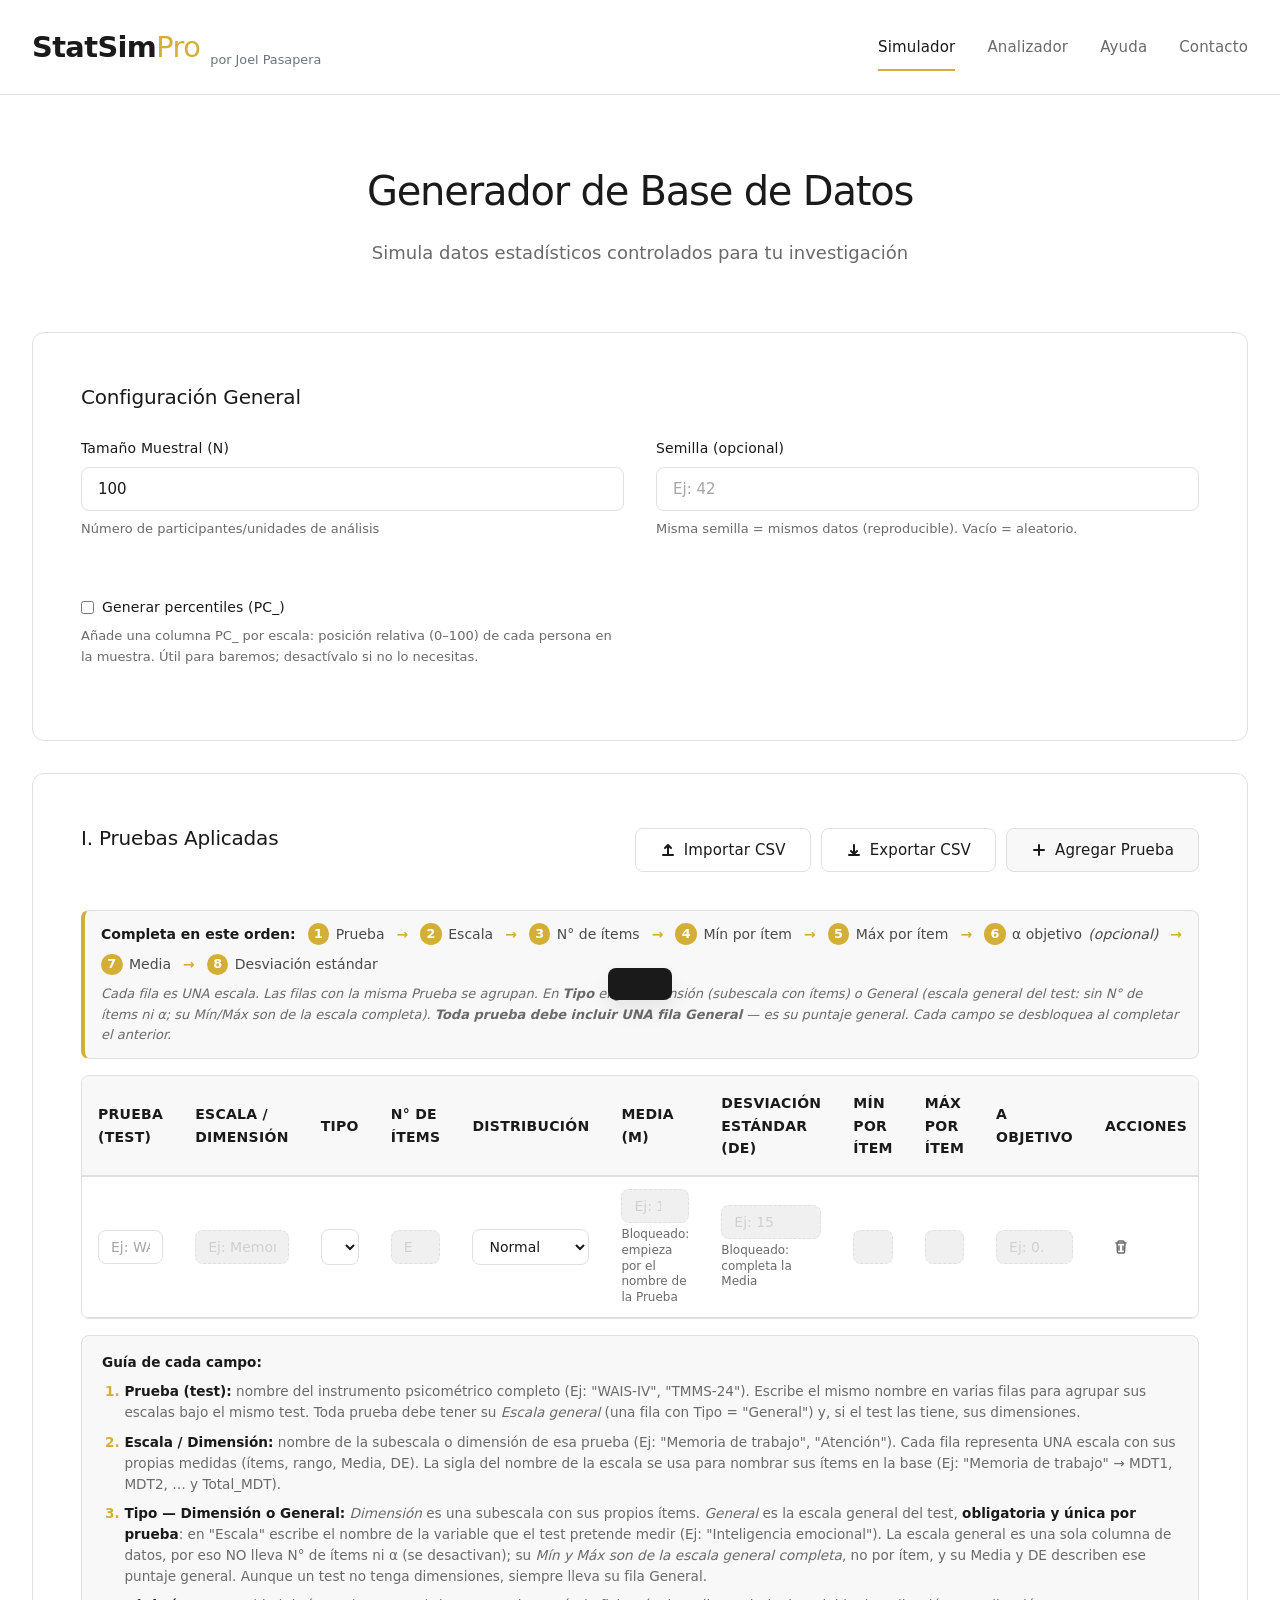
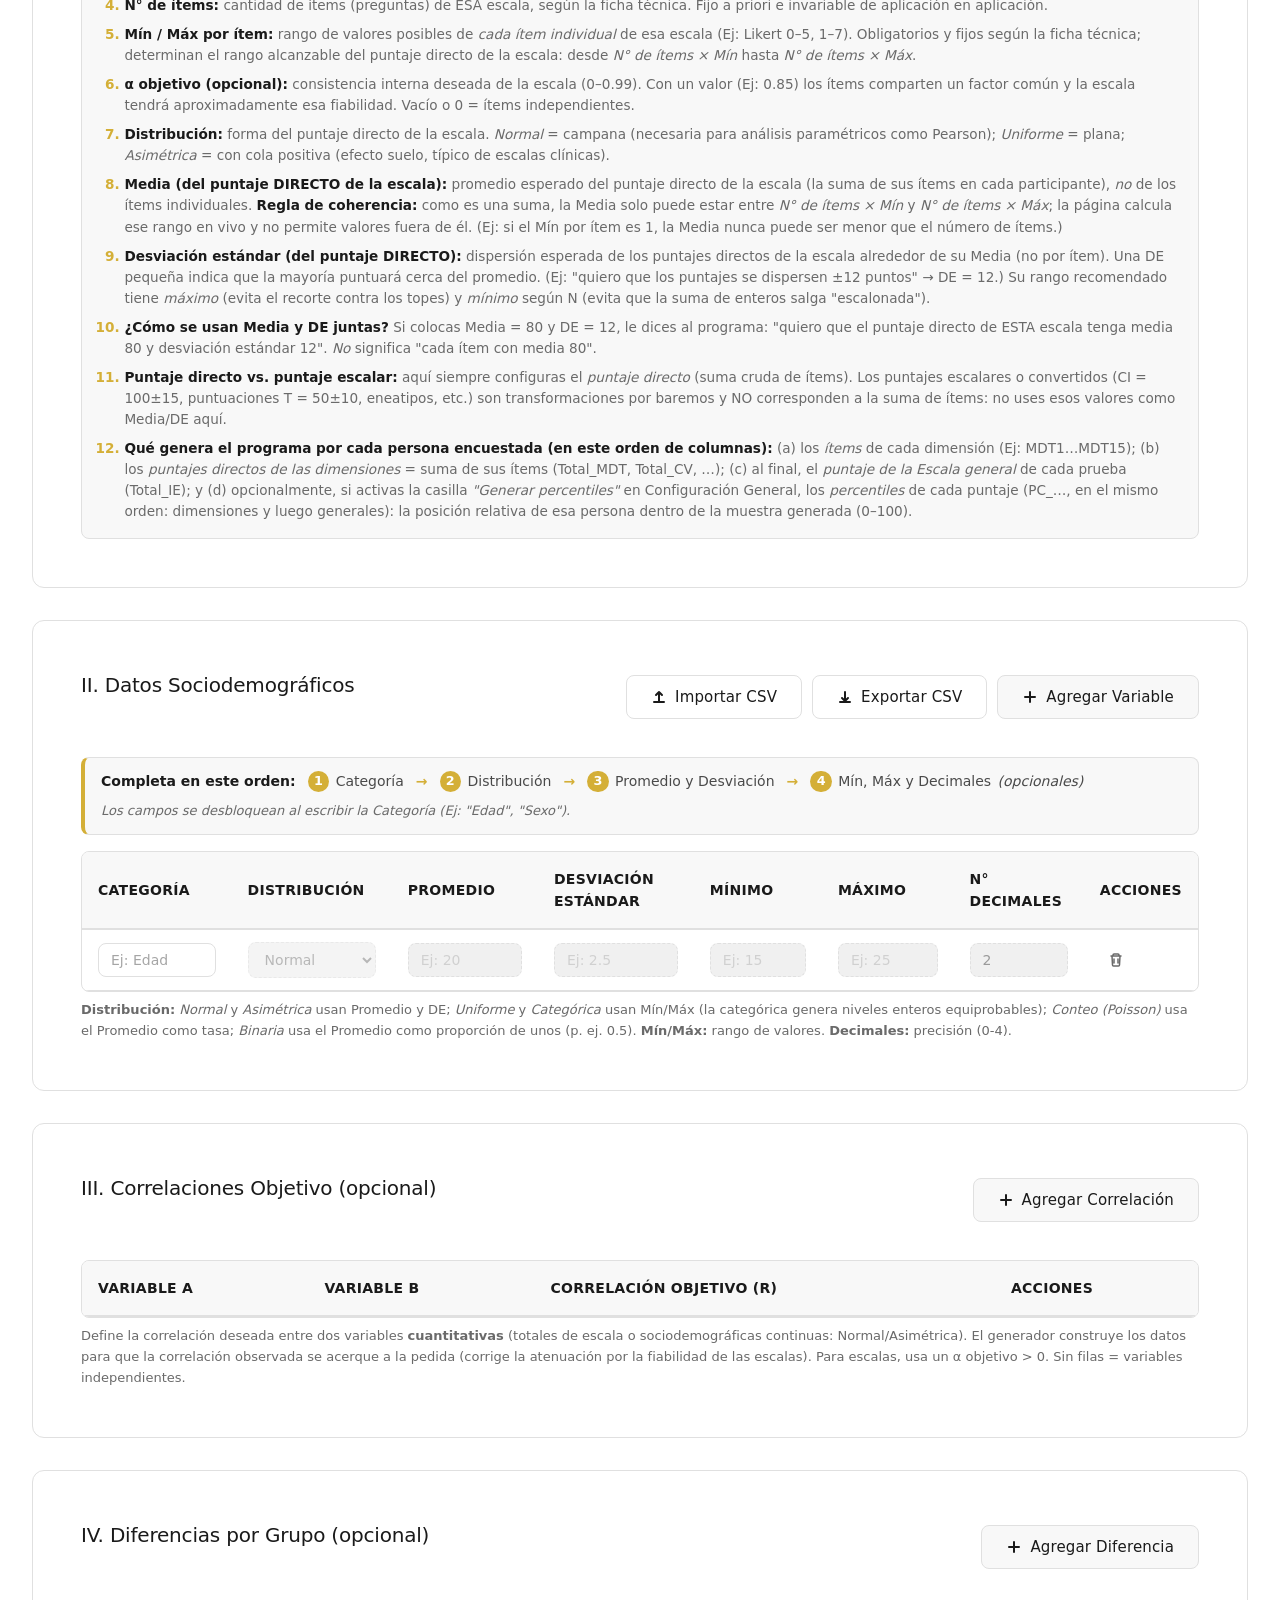
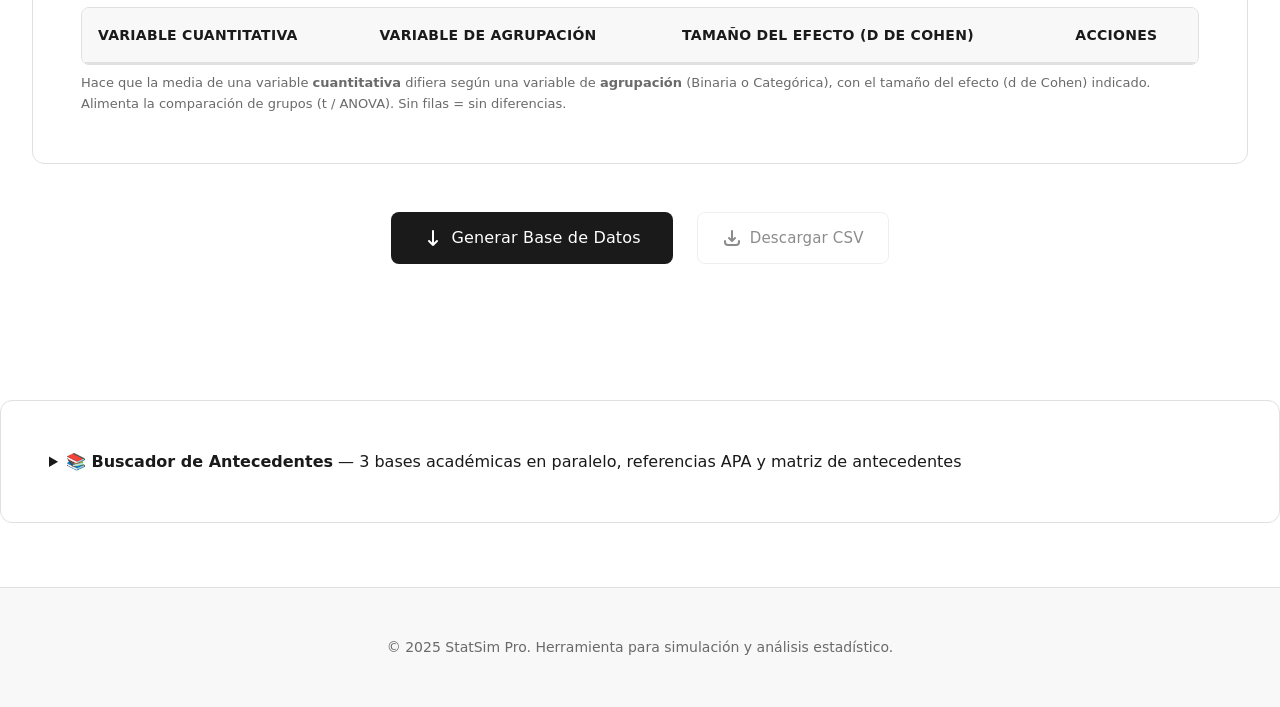
==== commit 4d022708: "Update index.html" ====
--- a/index.html
+++ b/index.html
@@ -594,6 +594,11 @@
                     <h3 class="card-title">1. Configuración de la Investigación</h3>
                     <div class="form-row">
                         <div class="form-group">
+                            <label class="label" for="tituloTesis">Título de la tesis (para el documento Word)</label>
+                            <input type="text" id="tituloTesis" class="input"
+                                placeholder="Ej: Inteligencia emocional e inteligencia cognitiva en estudiantes de secundaria de Lima Metropolitana, 2026">
+                        </div>
+                        <div class="form-group">
                             <label for="unidadAnalisis">Unidad de Análisis</label>
                             <input type="text" id="unidadAnalisis" class="input"
                                 placeholder="Ej: adolescentes, estudiantes, adultos">
@@ -751,6 +756,14 @@
                 <!-- Marco Metodológico -->
                 <div id="marcoMetodologicoContainer" style="display: none;"></div>
 
+                <!-- Objetivos específicos por dimensiones (parte del marco) -->
+                <div id="resultadosDimensiones" style="display: none;"></div>
+
+                <!-- Tabla 1 (sociodemográfica) y niveles descriptivos -->
+                <div id="resultadosSociodemografica" style="display: none;"></div>
+                <div id="resultadosNiveles" style="display: none;"></div>
+                <div id="resultadosHallazgosSocio" style="display: none;"></div>
+
                 <!-- Estadísticos descriptivos -->
                 <div id="resultadosDescriptivas" style="display: none;"></div>
 
@@ -766,7 +779,6 @@
                 <div id="resultadosDispersion" style="display: none;"></div>
                 <div id="resultadosDecision" style="display: none;"></div>
                 <div id="resultadosReporteAPA" style="display: none;"></div>
-                <div id="resultadosDimensiones" style="display: none;"></div>
                 <div id="resultadosDiscusion" style="display: none;"></div>
 
                 <!-- Resultados de comparación de grupos -->
@@ -774,6 +786,11 @@
 
                 <!-- Resultados de chi-cuadrado de independencia -->
                 <div id="resultadosChiCuadrado" style="display: none;"></div>
+
+                <!-- Exportar capítulo a Word (APA 7) -->
+                <button id="btnExportarWord" class="btn btn-primary">
+                    📄 Exportar capítulo a Word (APA 7)
+                </button>
 
                 <!-- Botón Descargar Resultados -->
                 <button id="btnDescargarResultados" class="btn btn-outline">
@@ -910,29 +927,54 @@
     <!-- d3 vendorizado: lo requiere graficas.js, debe cargarse antes -->
     <script src="d3.v7.min.js"></script>
 
+    <!-- ============================================================
+         VERSIONADO DE SCRIPTS (anti-caché de GitHub Pages / CDN)
+         Cada vez que actualices un archivo .js, INCREMENTA su ?v=N
+         (ej: app.js?v=2 → app.js?v=3). Eso obliga a navegadores y CDN
+         a descargar la versión nueva al instante. Sin esto, la caché
+         puede servir archivos viejos hasta ~10 minutos o más.
+         ============================================================ -->
     <!-- Scripts generador de datos -->
-    <script src="generador-datos.js"></script>
+    <script src="generador-datos.js?v=2"></script>
 
     <!-- Etiquetas humanas de variables (estilo SPSS) -->
-    <script src="etiquetas-variables.js"></script>
+    <script src="etiquetas-variables.js?v=2"></script>
 
     <!-- Analizador estadístico principal -->
-    <script src="analizador-estadistico.js"></script>
+    <script src="analizador-estadistico.js?v=2"></script>
 
     <!-- Módulo de interpretaciones estadísticas -->
-    <script src="interpretaciones-estadisticas.js"></script>
+    <script src="interpretaciones-estadisticas.js?v=2"></script>
+
+    <!-- Criba vectorizada de correlaciones (selección de objetivos por datos) -->
+    <script src="criba-correlaciones.js?v=2"></script>
 
     <!-- Correlaciones por dimensiones (objetivos específicos) -->
-    <script src="analisis-dimensiones.js"></script>
+    <script src="analisis-dimensiones.js?v=2"></script>
+
+    <!-- Hallazgos por variables sociodemográficas -->
+    <script src="criba-sociodemografica.js?v=2"></script>
+
+    <!-- Matriz de consistencia -->
+    <script src="matriz-consistencia.js?v=1"></script>
+
+    <!-- Búsqueda directa en Google Académico (experimental) -->
+    <script src="scholar-directo.js?v=1"></script>
+
+    <!-- Buscador de antecedentes (Fase A) -->
+    <script src="antecedentes.js?v=1"></script>
+
+    <!-- Exportador del capítulo de resultados a Word (APA 7) -->
+    <script src="exportador-word.js?v=2"></script>
 
     <!-- Librería de gráficos científicos (depende de d3) -->
-    <script src="graficas.js"></script>
+    <script src="graficas.js?v=2"></script>
 
     <!-- Guía de coherencia en vivo (usa ReglasCoherencia de generador-datos.js) -->
-    <script src="guia-coherencia.js"></script>
+    <script src="guia-coherencia.js?v=2"></script>
 
     <!-- Código de app.js -->
-    <script src="app.js"></script>
+    <script src="app.js?v=2"></script>
 </body>
 
 </html>
